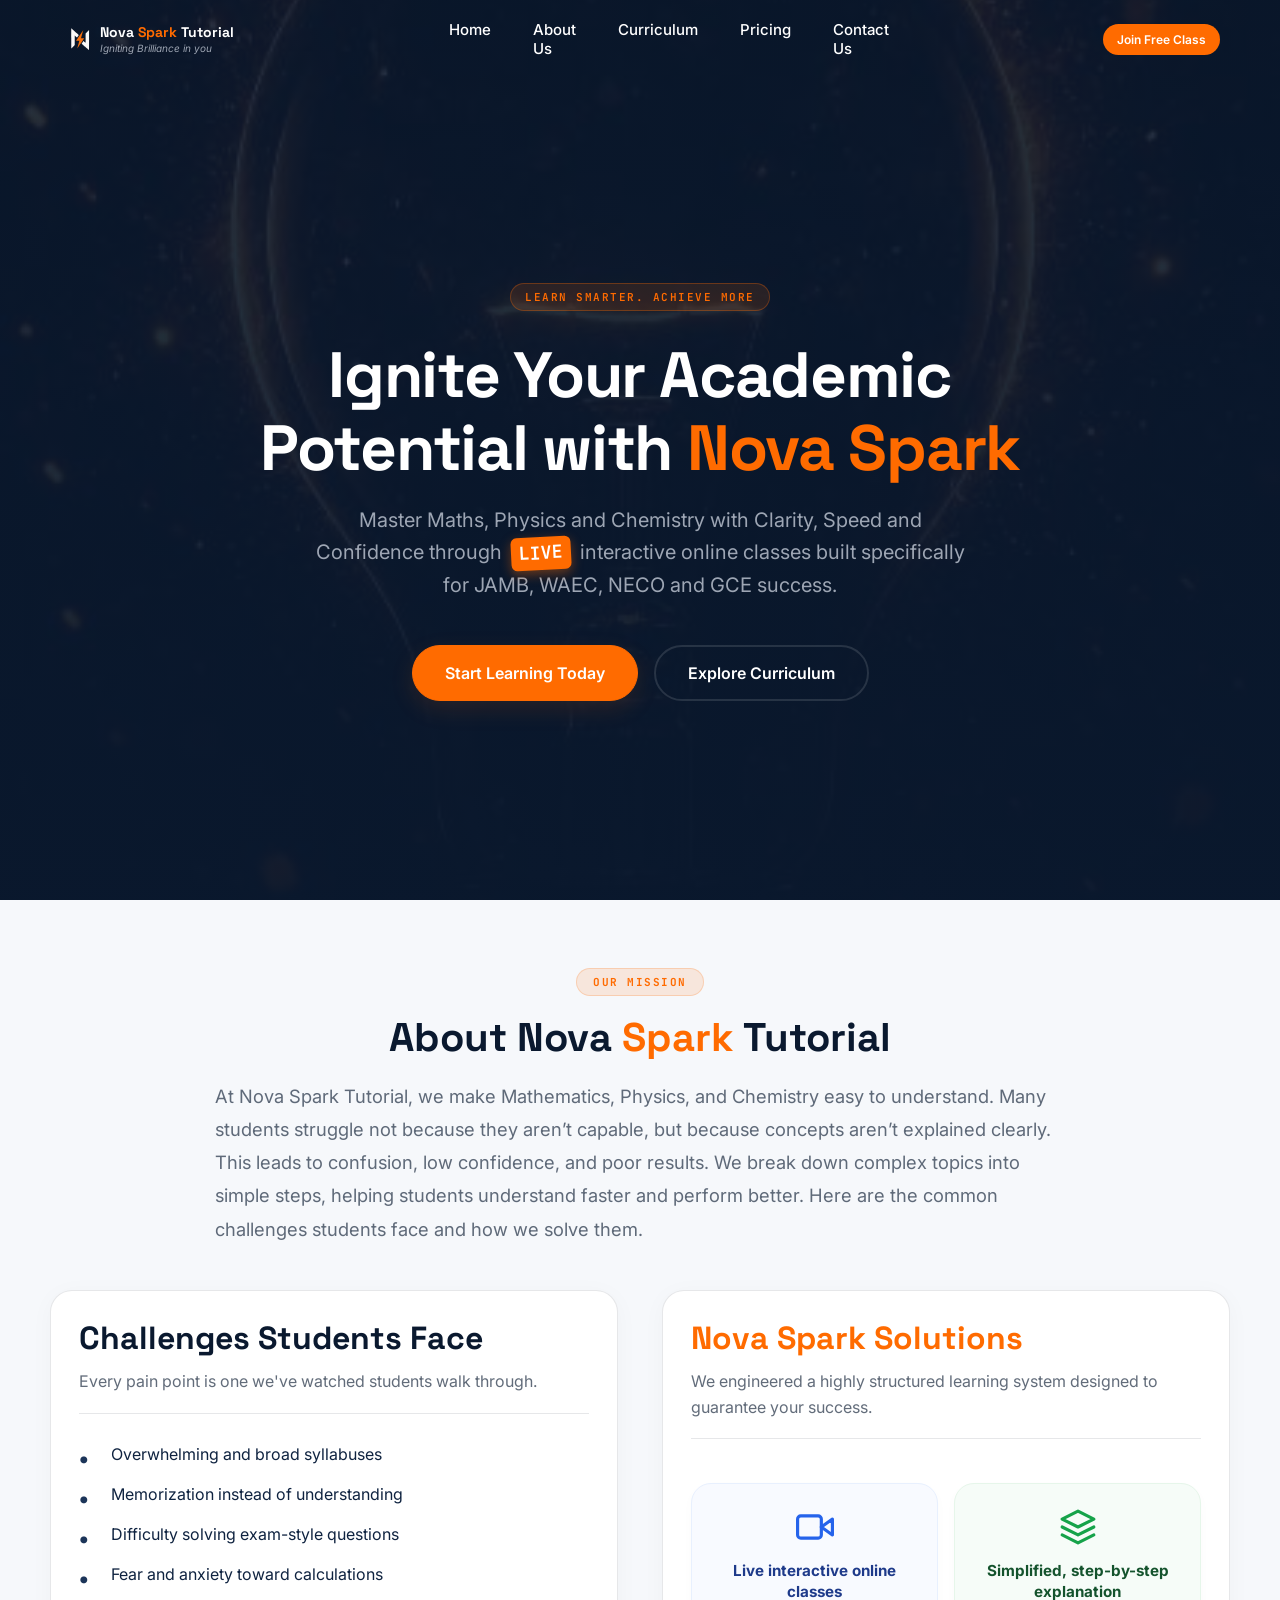
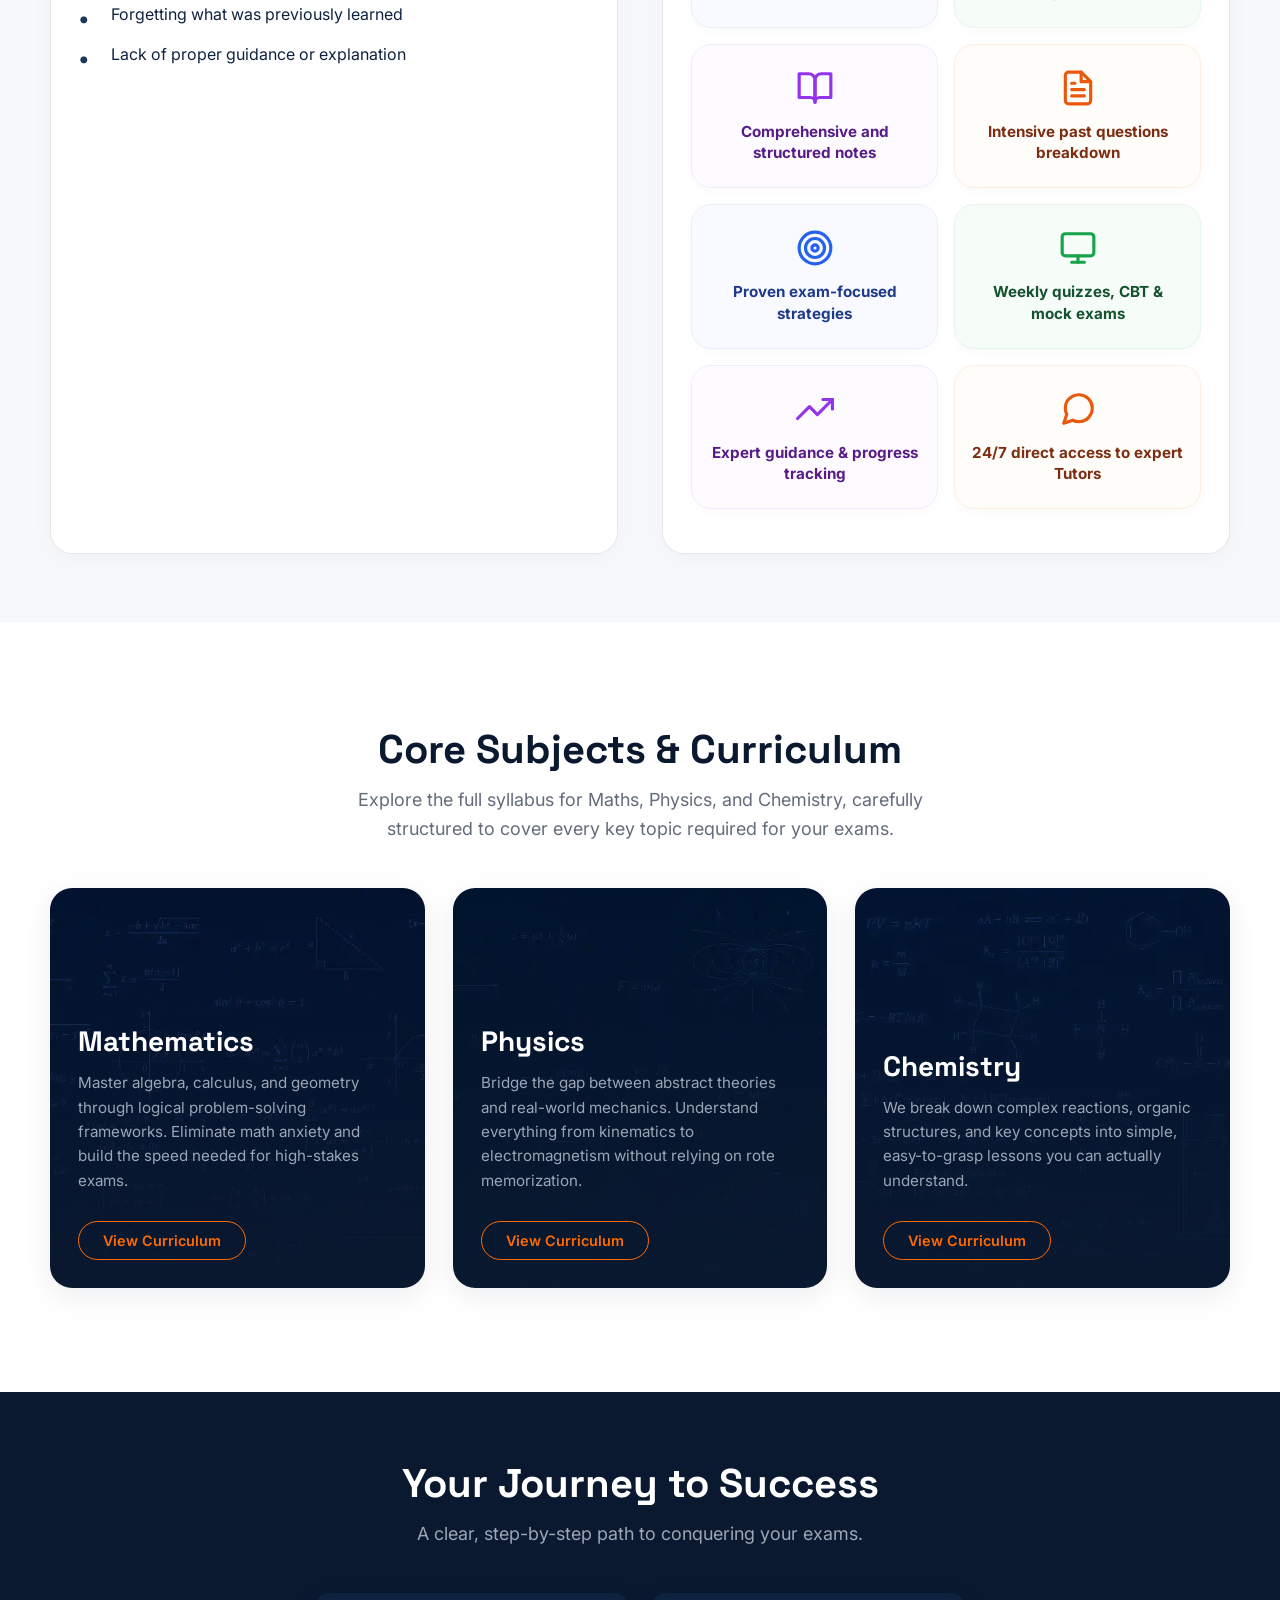
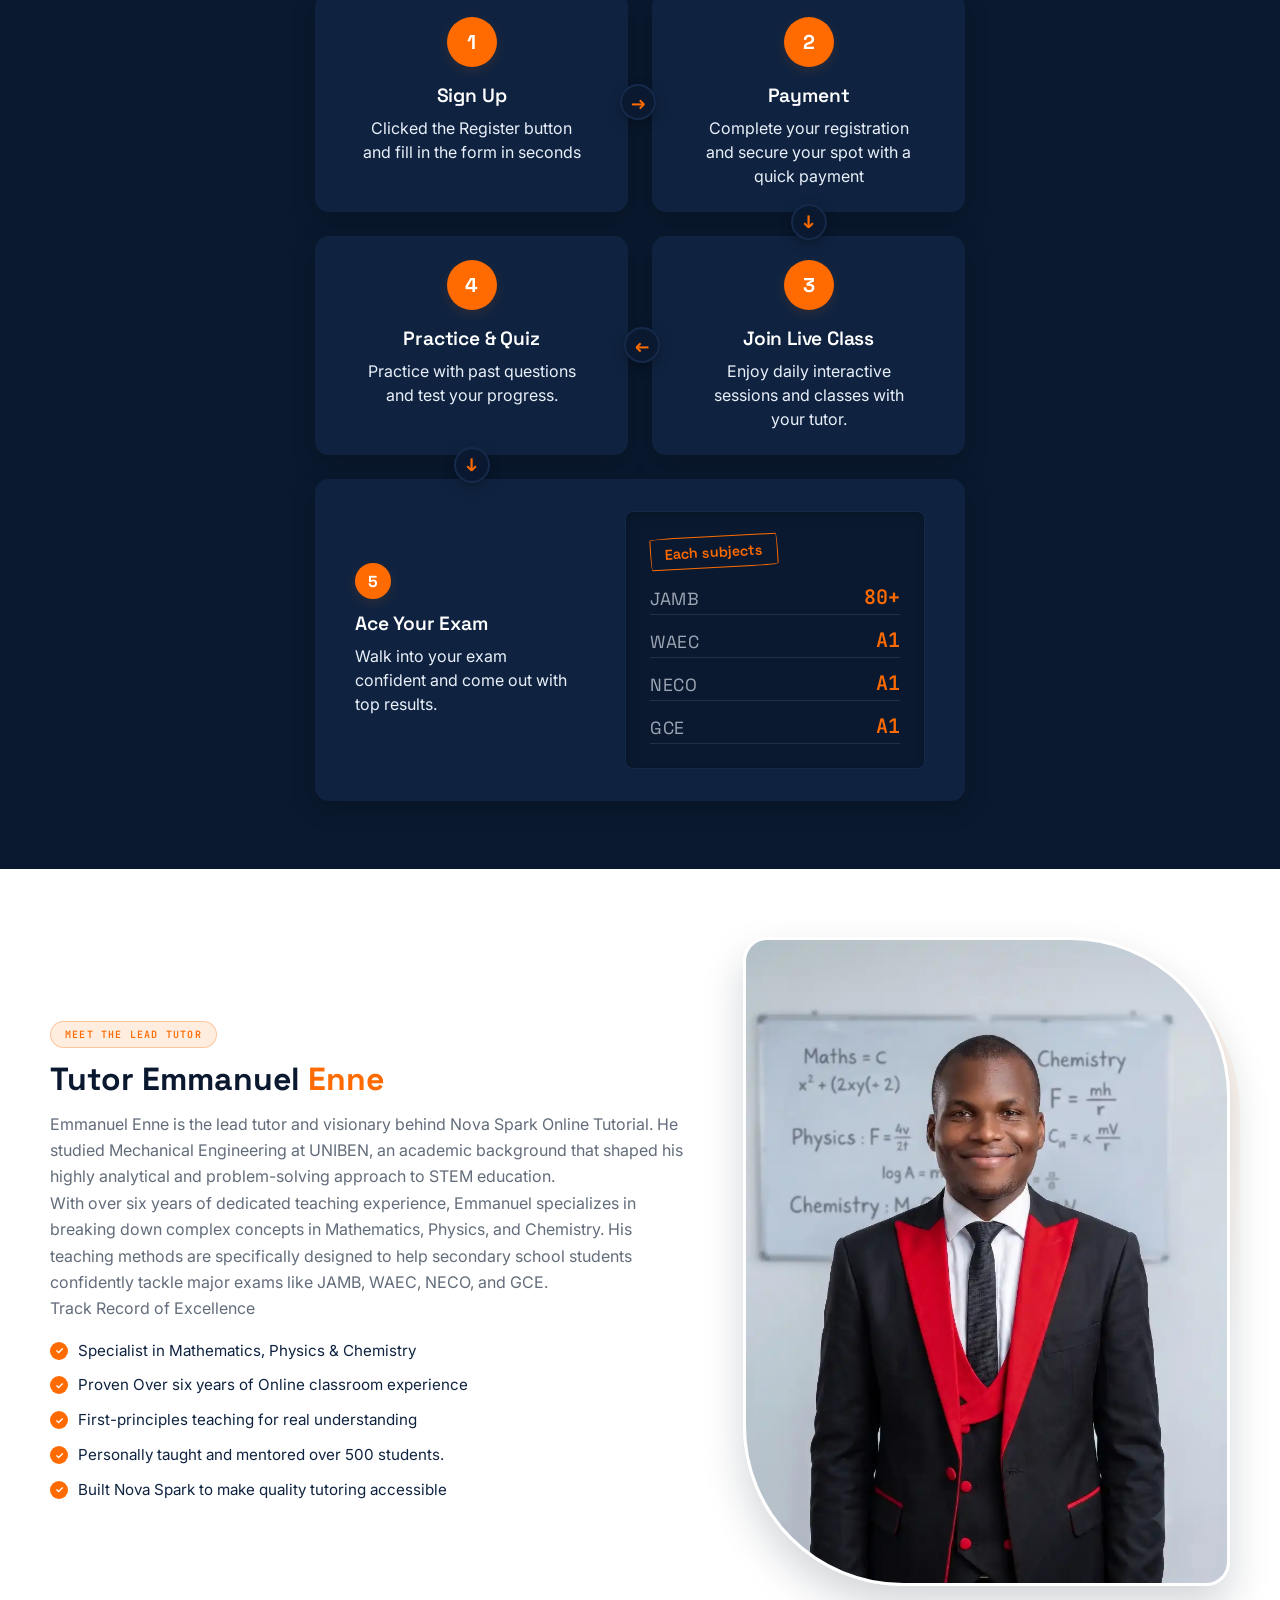
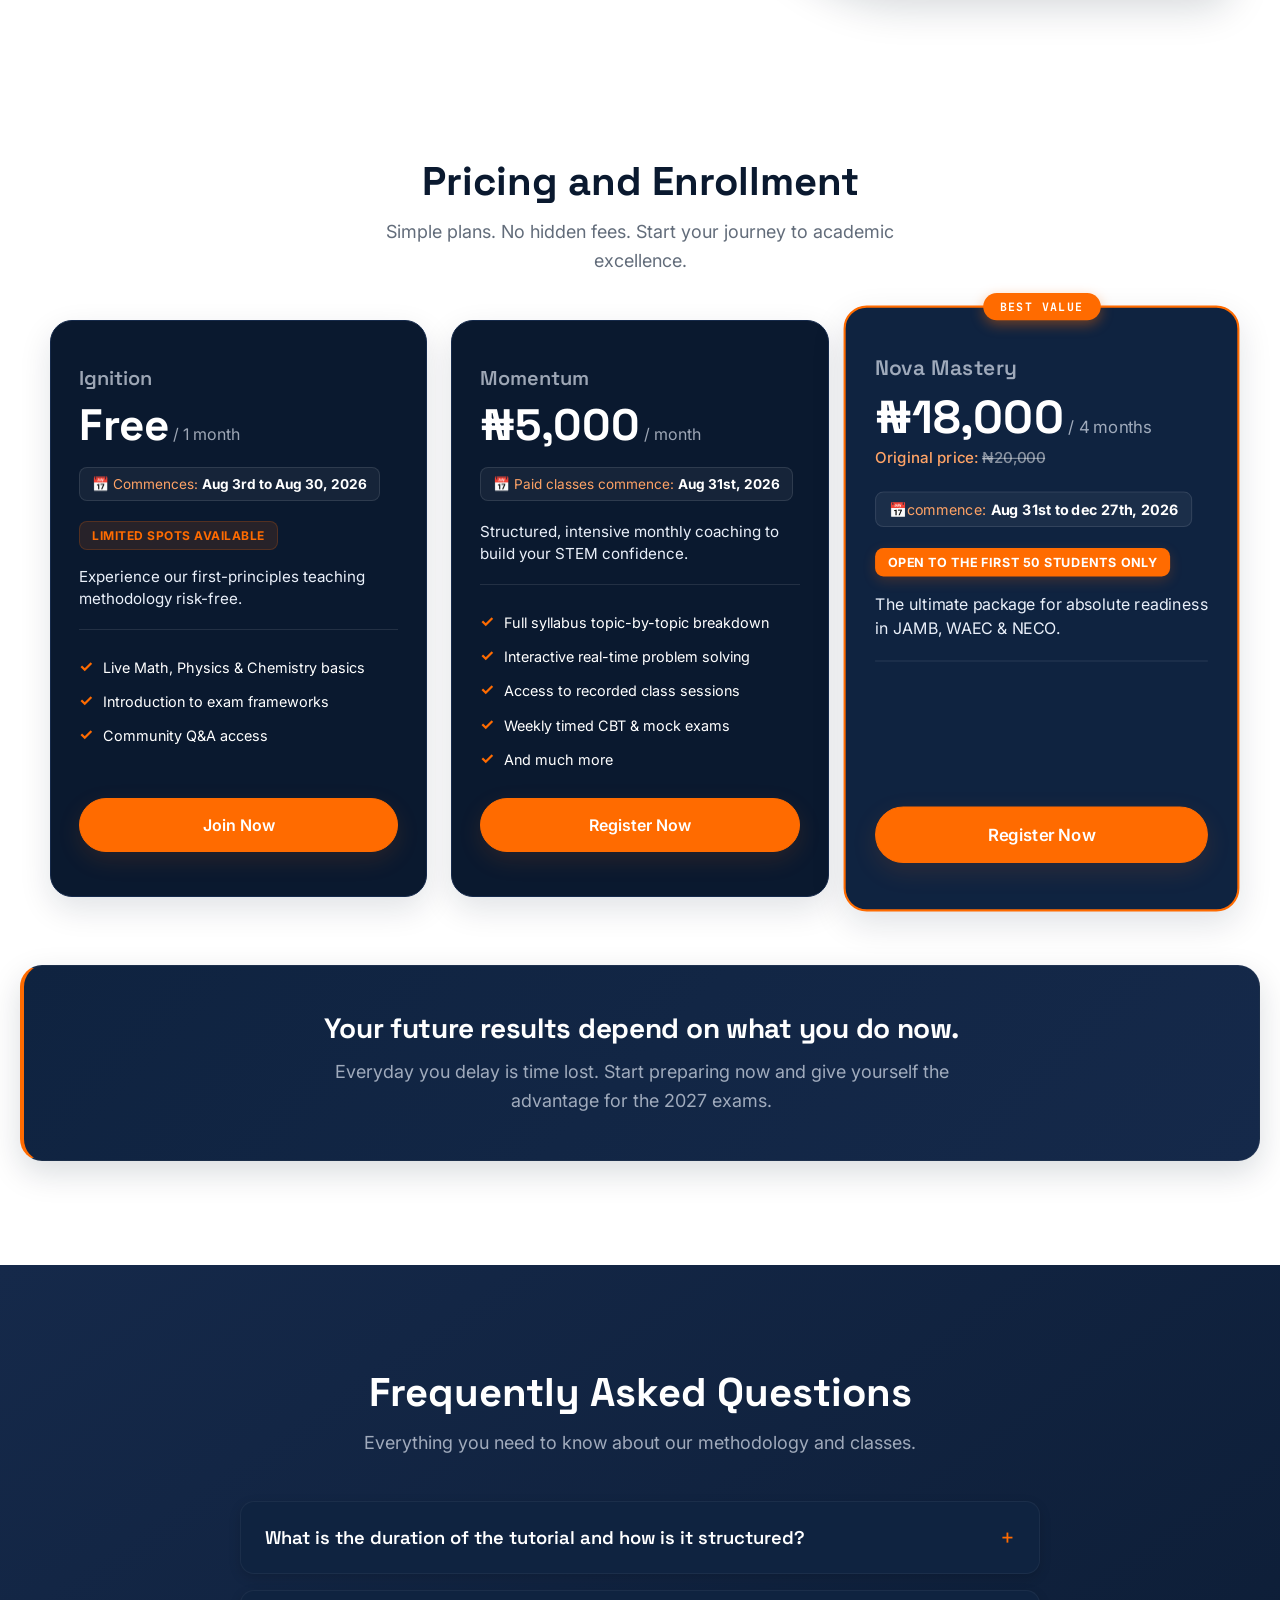
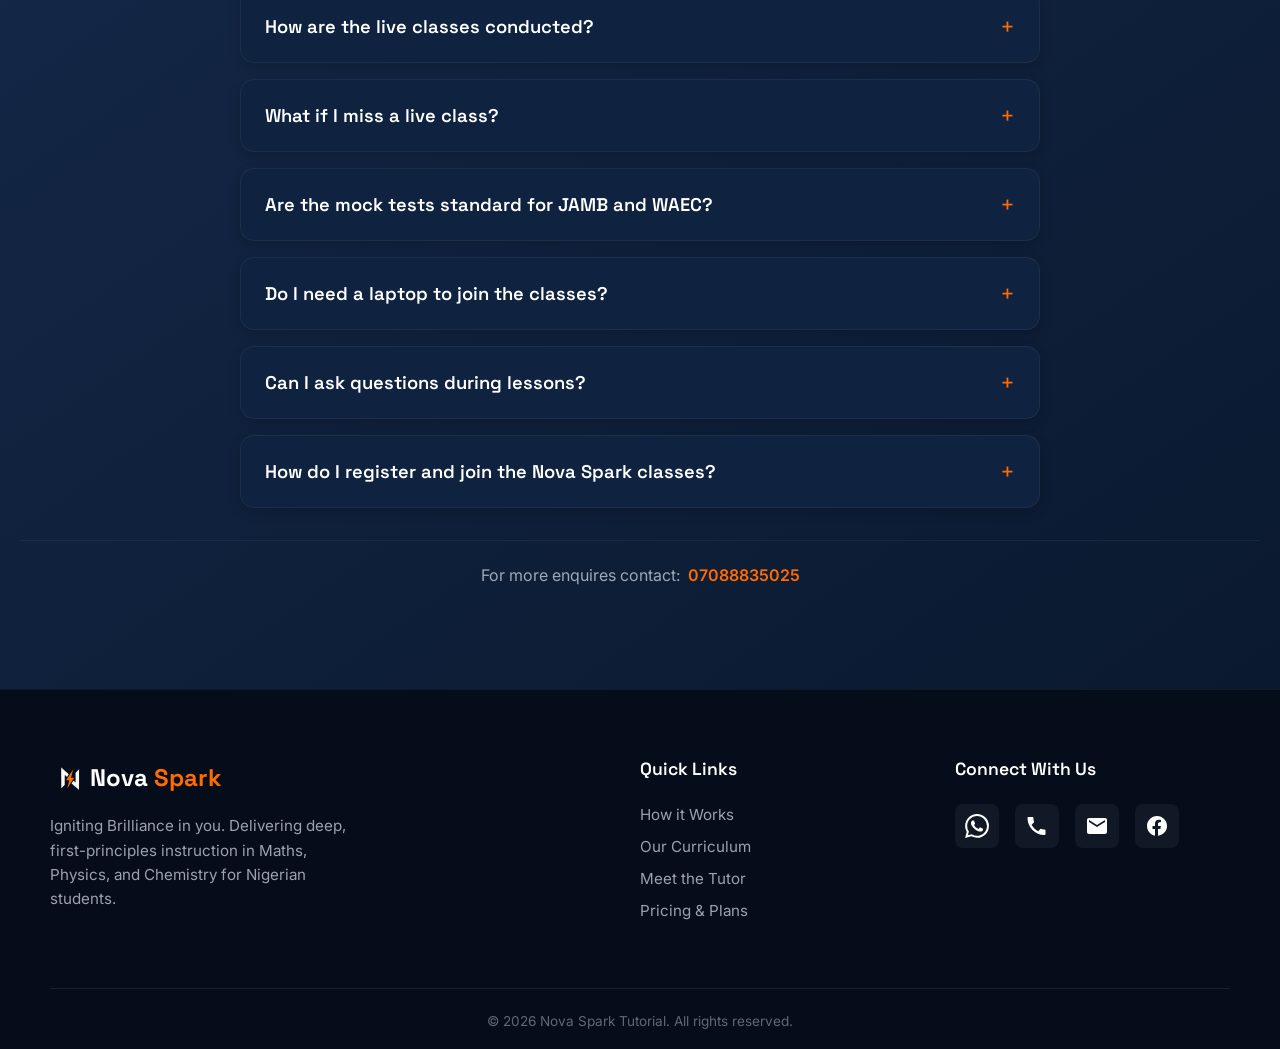
==== index.html @ 246cf3be "Initial commit" ====
<!DOCTYPE html>
<html lang="en">
<head>
    <meta charset="UTF-8">
    <meta name="viewport" content="width=device-width, initial-scale=1.0">
    <title>Nova Spark Tutorial — JAMB, WAEC, NECO & GCE: Maths, Physics, Chemistry</title>
    <meta name="description" content="Nova Spark Tutorial helps Nigerian students conquer JAMB, WAEC, NECO and GCE in Mathematics, Physics and Chemistry. Igniting Brilliance in You">
    <meta property="og:title" content="...">
    <meta property="og:image" content="...">
    <meta property="og:description" content="...">
    <link rel="preconnect" href="https://fonts.googleapis.com">
    <link rel="preconnect" href="https://fonts.gstatic.com" crossorigin>
    <link href="https://fonts.googleapis.com/css2?family=Space+Grotesk:wght@500;600;700&family=Inter:wght@400;500;600;700;800&family=JetBrains+Mono:wght@500;600&display=swap" rel="stylesheet">
    <link rel="stylesheet" href="style.css">
    <link rel="icon" type="image/svg+xml" href="images/trace.svg">
</head>
<body>
    <nav class="mobile-nav">
        <div class="nav-container">
            
            <a href="#" class="brand-section">
                <img src="images/trace.svg" alt="Nova Spark Logo" class="brand-logo">
                <div class="brand-text">
                    <h1 class="brand-title">Nova <span class="text-spark">Spark</span> Tutorial</h1>
                    <span class="brand-subtitle">Igniting Brilliance in you</span>
                </div>
            </a>
        
            <div class="mobile-menu">
                <ul class="nav-links">
                    <li><a href="#home">Home</a></li>
                    <li><a href="#about-intro">About Us</a></li>
                    <li><a href="#curriculum">Curriculum</a></li>
                    <li><a href="#pricing">Pricing</a></li>
                    <li><a href="#contact">Contact Us</a></li>
                </ul>
            </div>

            <div class="action-section">
                <a href='#pricing' class="join-btn">Join Free Class</a>
                
                <button class="hamburger" aria-label="Toggle menu">
                    <span class="bar"></span>
                    <span class="bar"></span>
                    <span class="bar"></span>
                </button>
            </div>
        
        </div>
    </nav>

    <header class="hero-section">
        <div class="hero-container">
          <div class="hero-badge">LEARN SMARTER. ACHIEVE MORE</div>
          
          <h1 class="hero-title">
            Ignite Your Academic Potential with <span class="text-spark">Nova Spark</span>
          </h1>
          
          <p class="hero-subtitle">
            Master Maths, Physics and Chemistry with Clarity, Speed and Confidence through <span class="highlight-live">live</span> interactive online classes built specifically for JAMB, WAEC, NECO and GCE success.
          </p>
          
          <div class="hero-cta-group">
            <a href="#pricing" class="btn btn-primary">Start Learning Today</a>
            <a href="#curriculum" class="btn btn-secondary">Explore Curriculum</a>
          </div>
        </div>
    </header>

    <section class="about-unified-section" id="about-intro">
        <div class="about-intro-container">
            <div class="about-intro-content">
                <span class="about-badge">Our Mission</span>
                <h2 class="about-intro-title">About Nova <span class="text-spark">Spark</span> Tutorial</h2>
                <p class="about-intro-text">
                   At Nova Spark Tutorial, we make Mathematics, Physics, and Chemistry easy to understand.
                   Many students struggle not because they aren’t capable, but because concepts aren’t explained clearly. This leads to confusion, low confidence, and poor results.
                   We break down complex topics into simple steps, helping students understand faster and perform better.
                   Here are the common challenges students face and how we solve them.
                </p>
            </div>
        </div>

        <div class="methodology-container">
            <div class="methodology-grid">
                
                <div class="method-card challenge-card">
                    <div class="card-header">
                        <h2 class="card-title">Challenges Students Face</h2>
                        <p class="card-subtitle">Every pain point is one we've watched students walk through.</p>
                    </div>
                    <ul class="method-list challenge-list">
                        <li>Overwhelming and broad syllabuses</li>
                        <li>Memorization instead of understanding</li>
                        <li>Difficulty solving exam-style questions</li>
                        <li>Fear and anxiety toward calculations</li>
                        <li>Forgetting what was previously learned</li>
                        <li>Lack of proper guidance or explanation</li>
                    </ul>
                </div>
        
                <div class="method-card solution-card">
                    <div class="card-header">
                        <h2 class="card-title">Nova Spark Solutions</h2>
                        <p class="card-subtitle">We engineered a highly structured learning system designed to guarantee your success.</p>
                    </div>
            
                    <div class="solution-grid">
                        <div class="solution-grid-item sg-blue">
                            <svg viewBox="0 0 24 24" fill="none" stroke="currentColor" stroke-width="2" stroke-linecap="round" stroke-linejoin="round">
                                <polygon points="23 7 16 12 23 17 23 7"></polygon>
                                <rect x="1" y="5" width="15" height="14" rx="2" ry="2"></rect>
                            </svg>
                            <p>Live interactive online classes</p>
                        </div>

                        <div class="solution-grid-item sg-green">
                            <svg viewBox="0 0 24 24" fill="none" stroke="currentColor" stroke-width="2" stroke-linecap="round" stroke-linejoin="round">
                                <polygon points="12 2 2 7 12 12 22 7 12 2"></polygon>
                                <polyline points="2 17 12 22 22 17"></polyline>
                                <polyline points="2 12 12 17 22 12"></polyline>
                            </svg>
                            <p>Simplified, step-by-step explanation</p>
                        </div>

                        <div class="solution-grid-item sg-purple">
                            <svg viewBox="0 0 24 24" fill="none" stroke="currentColor" stroke-width="2" stroke-linecap="round" stroke-linejoin="round">
                                <path d="M2 3h6a4 4 0 0 1 4 4v14a3 3 0 0 0-3-3H2z"></path>
                                <path d="M22 3h-6a4 4 0 0 0-4 4v14a3 3 0 0 1 3-3h7z"></path>
                            </svg>
                            <p>Comprehensive and structured notes</p>
                        </div>

                        <div class="solution-grid-item sg-orange">
                            <svg viewBox="0 0 24 24" fill="none" stroke="currentColor" stroke-width="2" stroke-linecap="round" stroke-linejoin="round">
                                <path d="M14 2H6a2 2 0 0 0-2 2v16a2 2 0 0 0 2 2h12a2 2 0 0 0 2-2V8z"></path>
                                <polyline points="14 2 14 8 20 8"></polyline>
                                <line x1="16" y1="13" x2="8" y2="13"></line>
                                <line x1="16" y1="17" x2="8" y2="17"></line>
                                <polyline points="10 9 9 9 8 9"></polyline>
                            </svg>
                            <p>Intensive past questions breakdown</p>
                        </div>

                        <div class="solution-grid-item sg-blue">
                            <svg viewBox="0 0 24 24" fill="none" stroke="currentColor" stroke-width="2" stroke-linecap="round" stroke-linejoin="round">
                                <circle cx="12" cy="12" r="10"></circle>
                                <circle cx="12" cy="12" r="6"></circle>
                                <circle cx="12" cy="12" r="2"></circle>
                            </svg>
                            <p>Proven exam-focused strategies</p>
                        </div>

                        <div class="solution-grid-item sg-green">
                            <svg viewBox="0 0 24 24" fill="none" stroke="currentColor" stroke-width="2" stroke-linecap="round" stroke-linejoin="round">
                                <rect x="2" y="3" width="20" height="14" rx="2" ry="2"></rect>
                                <line x1="8" y1="21" x2="16" y2="21"></line>
                                <line x1="12" y1="17" x2="12" y2="21"></line>
                            </svg>
                            <p>Weekly quizzes, CBT & mock exams</p>
                        </div>

                        <div class="solution-grid-item sg-purple">
                            <svg viewBox="0 0 24 24" fill="none" stroke="currentColor" stroke-width="2" stroke-linecap="round" stroke-linejoin="round">
                                <polyline points="23 6 13.5 15.5 8.5 10.5 1 18"></polyline>
                                <polyline points="17 6 23 6 23 12"></polyline>
                            </svg>
                            <p>Expert guidance & progress tracking</p>
                        </div>  

                        <div class="solution-grid-item sg-orange">
                            <svg viewBox="0 0 24 24" fill="none" stroke="currentColor" stroke-width="2" stroke-linecap="round" stroke-linejoin="round">
                                <path d="M21 11.5a8.38 8.38 0 0 1-.9 3.8 8.5 8.5 0 0 1-7.6 4.7 8.38 8.38 0 0 1-3.8-.9L3 21l1.9-5.7a8.38 8.38 0 0 1-.9-3.8 8.5 8.5 0 0 1 4.7-7.6 8.38 8.38 0 0 1 3.8-.9h.5a8.48 8.48 0 0 1 8 8v.5z"></path>
                            </svg>
                            <p>24/7 direct access to expert Tutors</p>
                        </div>
                    </div>
                </div>
            </div>
        </div>
    </section>
    
    <section class="subjects-section" id="curriculum">
        <div class="subjects-container">
            <div class="subjects-header">
                <h2 class="section-title">Core Subjects & Curriculum</h2>
                <p class="section-subtitle">Explore the full syllabus for Maths, Physics, and Chemistry, carefully structured to cover every key topic required for your exams. </p>
            </div>
            
            <div class="subjects-grid">
                
                <div class="subject-card math-card">
                    <div class="subject-content">
                        <h3 class="subject-title">Mathematics</h3>
                        <p class="subject-desc">Master algebra, calculus, and geometry through logical problem-solving frameworks. Eliminate math anxiety and build the speed needed for high-stakes exams.</p>
                        <a href="maths.html" class="btn-subject">View Curriculum</a>
                    </div>
                </div>

                <div class="subject-card physics-card">
                    <div class="subject-content">
                        <h3 class="subject-title">Physics</h3>
                        <p class="subject-desc">Bridge the gap between abstract theories and real-world mechanics. Understand everything from kinematics to electromagnetism without relying on rote memorization.</p>
                        <a href="physics.html" class="btn-subject">View Curriculum</a>
                    </div>
                </div>

                <div class="subject-card chemistry-card">
                    <div class="subject-content">
                        <h3 class="subject-title">Chemistry</h3>
                        <p class="subject-desc">We break down complex reactions, organic structures, and key concepts into simple, easy-to-grasp lessons you can actually understand.</p>
                        <a href="chemistry.html" class="btn-subject">View Curriculum</a>
                    </div>
                </div>

            </div>
        </div>
    </section>

    <!-- ===================== HOW IT WORKS SECTION ===================== -->
    <section class="process-section" id="how-it-works">
        <div class="process-container">
            <div class="process-header">
                <h2 class="section-title text-paper">Your Journey to Success</h2>
                <p class="section-subtitle">A clear, step-by-step path to conquering your exams.</p>
            </div>
            
            <div class="process-grid">
                
                <!-- Step 1 -->
                <div class="process-card">
                    <div class="step-number">1</div>
                    <h3 class="step-title">Sign Up</h3>
                    <p class="step-desc">Clicked the Register button and fill in the form in seconds</p>
                </div>

                <!-- Step 2 -->
                <div class="process-card">
                    <div class="step-number">2</div>
                    <h3 class="step-title">Payment</h3>
                    <p class="step-desc">Complete your registration and secure your spot with a quick payment</p>
                </div>

                <!-- Step 3 -->
                <div class="process-card">
                    <div class="step-number">3</div>
                    <h3 class="step-title">Join Live Class</h3>
                    <p class="step-desc">Enjoy daily interactive sessions and classes with your tutor.</p>
                </div>

                <!-- Step 4 -->
                <div class="process-card">
                    <div class="step-number">4</div>
                    <h3 class="step-title">Practice & Quiz</h3>
                    <p class="step-desc">Practice with past questions and test your progress.</p>
                </div>

                <div class="process-card step-final">
                    <div class="step-final-left">
                        <div class="step-number">5</div>
                        <h3 class="step-title">Ace Your Exam</h3>
                        <p class="step-desc">Walk into your exam confident and come out with top results.</p>
                    </div>
                    
                    <div class="step-final-right handwritten-format">
                        <div class="target-badge-wrap">
                            <span class="subject-target-title">Each subjects</span>
                        </div>
                        <ul class="target-list">
                            <li><span class="exam-name">JAMB</span> <span class="exam-score">80+</span></li>
                            <li><span class="exam-name">WAEC</span> <span class="exam-score">A1</span></li>
                            <li><span class="exam-name">NECO</span> <span class="exam-score">A1</span></li>
                            <li><span class="exam-name">GCE</span> <span class="exam-score">A1</span></li>
                        </ul>
                    </div>
                </div>

            </div>
        </div>
    </section>

    <!-- ===================== MEET THE TUTOR SECTION ===================== -->
<section class="tutor-section" id="about">
    <div class="tutor-container">

        <div class="tutor-content">
            <span class="tutor-badge">Meet the Lead Tutor</span>

            <h2 class="tutor-name">Tutor Emmanuel <span class="text-spark">Enne</span></h2>

            <p class="tutor-bio">
                Emmanuel Enne is the lead tutor and visionary behind Nova Spark Online Tutorial. He studied Mechanical Engineering at UNIBEN, an academic background that shaped his highly analytical and problem-solving approach to STEM education.
               <br>With over six years of dedicated teaching experience, Emmanuel specializes in breaking down complex concepts in Mathematics, Physics, and Chemistry. His teaching methods are specifically designed to help secondary school students confidently tackle major exams like JAMB, WAEC, NECO, and GCE.
               <br>Track Record of Excellence
            </p>

            <ul class="tutor-highlights">
                <li>
                    <span class="highlight-icon">✓</span>
                    Specialist in Mathematics, Physics & Chemistry
                </li>
                <li>
                    <span class="highlight-icon">✓</span>
                    Proven Over six years of Online classroom experience
                </li>
                <li>
                    <span class="highlight-icon">✓</span>
                    First-principles teaching for real understanding
                </li>
                <li>
                    <span class="highlight-icon">✓</span>
                    Personally taught and mentored over 500 students.
                </li>
                <li>
                    <span class="highlight-icon">✓</span>
                    Built Nova Spark to make quality tutoring accessible
                </li>
            </ul>
        </div>

        <div class="tutor-visual">
            <div class="tutor-image-frame">
                <img src="images/1000137195-clean.webp" alt="Tutor Emmanuel Eme" class="tutor-image" loading="lazy">
            </div>
            <div class="tutor-frame-glow"></div>
        </div>

    </div>
</section>

<section class="pricing-section" id="pricing">
    <div class="pricing-container">
        <div class="pricing-header">
            <h2 class="section-title">Pricing and Enrollment</h2>
            <p class="section-subtitle">Simple plans. No hidden fees. Start your journey to academic excellence.</p>
        </div>
        
        <div class="pricing-grid">
            
            <div class="pricing-card">
                <div class="card-content-wrap">
                    <h3 class="plan-name">Ignition</h3>
                    <div class="plan-price-wrap">
                        <span class="plan-price">Free</span>
                        <span class="plan-duration">/ 1 month</span>
                    </div>
                    <div class="plan-date">
                        <span class="date-icon">&#128197;</span> Commences: <strong>Aug 3rd to Aug 30, 2026</strong>
                    </div>
                    <span class="spot-alert">Limited spots available</span>
                    <p class="plan-desc">Experience our first-principles teaching methodology risk-free.</p>
                    
                    <ul class="plan-benefits">
                        <li><span class="check">✓</span> Live Math, Physics & Chemistry basics</li>
                        <li><span class="check">✓</span> Introduction to exam frameworks</li>
                        <li><span class="check">✓</span> Community Q&A access</li>
                    </ul>
                </div>
                <a href="https://chat.whatsapp.com/GkKojfg607b6Xg8EDIZY9q" class="btn btn-primary btn-block">Join Now</a>
            </div>

            <div class="pricing-card">
                <div class="card-content-wrap">
                    <h3 class="plan-name">Momentum</h3>
                    <div class="plan-price-wrap">
                        <span class="plan-price">₦5,000</span>
                        <span class="plan-duration">/ month</span>
                    </div>
                    <div class="plan-date">
                        <span class="date-icon">📅</span> Paid classes commence: <strong>Aug 31st, 2026</strong>
                    </div>
                    <p class="plan-desc">Structured, intensive monthly coaching to build your STEM confidence.</p>
                    
                    <ul class="plan-benefits">
                        <li><span class="check">✓</span> Full syllabus topic-by-topic breakdown</li>
                        <li><span class="check">✓</span> Interactive real-time problem solving</li>
                        <li><span class="check">✓</span> Access to recorded class sessions</li>
                        <li><span class="check">✓</span> Weekly timed CBT & mock exams</li>
                        <li><span class="check">✓</span> And much more</li>

                    </ul>
                </div>
                <a href="https://forms.gle/w4w4ePdiDQHodNck8" class="btn btn-primary btn-block" target="_blank">Register Now</a>
            </div>

            <div class="pricing-card premium-card">
                <div class="premium-badge">Best Value</div>
                <div class="card-content-wrap">
                    <h3 class="plan-name">Nova Mastery</h3>
                    <div class="plan-price-wrap">
                        <span class="plan-price">₦18,000</span>
                        <span class="plan-duration">/ 4 months</span>
                    </div>
                    <div class="price-strikethrough">Original price: <del>₦20,000</del></div>
                    <div class="plan-date">
                        <span class="date-icon">📅</span>commence: <strong>Aug 31st to dec 27th, 2026</strong>
                    </div>
                    <span class="spot-alert alert-premium">Open to the first 50 students only</span>
                    <p class="plan-desc">The ultimate package for absolute readiness in JAMB, WAEC & NECO.</p>
                </div>
                <a href="https://forms.gle/w4w4ePdiDQHodNck8" class="btn btn-primary btn-block" target="_blank">Register Now</a>
            </div>

        </div>

        </div> <div class="urgency-banner">
            <h3 class="urgency-title">Your future results depend on what you do now.</h3>
            <p class="urgency-text">Everyday you delay is time lost. Start preparing now and give yourself the advantage for the 2027 exams.</p>
        </div>
    </div>
</section>

<section class="faq-section" id="faq">
    <div class="faq-container">
        <div class="faq-header">
            <h2 class="section-title text-paper">Frequently Asked Questions</h2>
            <p class="section-subtitle">Everything you need to know about our methodology and classes.</p>
        </div>
        
        <div class="faq-grid">
            <details class="faq-item" name="faq-accordion">
                <summary class="faq-question">
                    What is the duration of the tutorial and how is it structured?
                    <span class="faq-icon">+</span>
                </summary>
                <div class="faq-answer">
                    <p>The program is divided into two comprehensive 4-month phases: Phase One: August 31st to December 27th. Phase Two: January 11th to April 30th<br>The entire JAMB and WAEC syllabus for Physics, Mathematics, and Chemistry is completed within each phase. This means whether you join in Phase One or Phase Two, you will receive a complete, start-to-finish walkthrough of all topics.</p>
                </div>
            </details>

            <details class="faq-item" name="faq-accordion">
                <summary class="faq-question">
                    How are the live classes conducted?
                    <span class="faq-icon">+</span>
                </summary>
                <div class="faq-answer">
                    <p>Our regular interactive live classes are held on Telegram, allowing for easy access, low data consumption, and continuous engagement. In addition, we host a special live class every week via Zoom to tackle advanced topics, solve questions in real-time, and host visual masterclasses.</p>
                </div>
            </details>

            <details class="faq-item" name="faq-accordion">
                <summary class="faq-question">
                    What if I miss a live class?
                    <span class="faq-icon">+</span>
                </summary>
                <div class="faq-answer">
                    <p>You don’t have to worry about missing out. All our Telegram sessions remain in the private group chat, so you can easily scroll up and read through the lesson at your convenience. For our weekly Zoom sessions, we provide recorded video links and summarized notes to all registered students after the class ends.</p>
                </div>
            </details>

            <details class="faq-item" name="faq-accordion">
                <summary class="faq-question">
                    Are the mock tests standard for JAMB and WAEC?
                    <span class="faq-icon">+</span>
                </summary>
                <div class="faq-answer">
                    <p>Absolutely. Our mock exams are carefully curated using thousands of past questions and standard marking guides to simulate the exact difficulty, timing, and interface of the actual high-stakes exams.</p>
                </div>
            </details>

            <details class="faq-item" name="faq-accordion">
                <summary class="faq-question">
                    Do I need a laptop to join the classes?
                    <span class="faq-icon">+</span>
                </summary>
                <div class="faq-answer">
                    <p>Not at all! Just ensure you have the Telegram and Zoom applications downloaded and installed on your device.</p>
                </div>
            </details>

            <details class="faq-item" name="faq-accordion">
                <summary class="faq-question">
                    Can I ask questions during lessons?
                    <span class="faq-icon">+</span>
                </summary>
                <div class="faq-answer">
                    <p>Yes! Our classes are highly interactive. During our Telegram sessions, there are dedicated Q&A segments where you can drop your questions. Furthermore, our weekly Zoom classes give you the opportunity to unmute yourself and speak directly with the tutors for personalized clarity.</p>
                </div>
            </details>

            <details class="faq-item" name="faq-accordion">
                <summary class="faq-question">
                    How do I register and join the Nova Spark classes?
                    <span class="faq-icon">+</span>
                </summary>
                <div class="faq-answer">
                    <p>Registration is very simple! Just click the "Enroll Now" or "Sign Up" button on our website, complete your registration, and make your payment. Once confirmed, you will immediately receive an exclusive invite link to join our private Telegram classroom and start learning.</p>
                </div>
            </details>
        </div>
    </div>

    <div class="faq-contact">
        <p>For more enquires contact: <a href="tel:+2347088835025">07088835025</a></p>
    </div>
</section>

<footer class="footer-section">
    <div class="footer-container">
        <div class="footer-grid">
            
            <div class="footer-brand-col">
                <a href="#" class="brand-section footer-brand">
                    <img src="images/trace.svg" alt="Nova Spark Logo" class="brand-logo">
                    <div class="brand-text">
                        <h2 class="brand-title">Nova <span class="text-spark">Spark</span></h2>
                    </div>
                </a>
                <p class="footer-desc">
                    Igniting Brilliance in you. Delivering deep, first-principles instruction in Maths, Physics, and Chemistry for Nigerian students.
                </p>
            </div>

            <div class="footer-links-col">
                <h3 class="footer-heading">Quick Links</h3>
                <ul class="footer-links">
                    <li><a href="#how-it-works">How it Works</a></li>
                    <li><a href="#curriculum">Our Curriculum</a></li>
                    <li><a href="#about">Meet the Tutor</a></li>
                    <li><a href="#pricing">Pricing & Plans</a></li>
                </ul>
            </div>

            <div class="footer-contact-col" id="contact">
                <h3 class="footer-heading">Connect With Us</h3>
                <div class="social-grid">
                    
                    <a href="https://wa.me/2347088835025" target="_blank" class="social-btn" aria-label="WhatsApp">
                        <svg viewBox="0 0 24 24" width="24" height="24" fill="currentColor"><path d="M17.472 14.382c-.297-.149-1.758-.867-2.03-.967-.273-.099-.471-.148-.67.15-.197.297-.767.966-.94 1.164-.173.199-.347.223-.644.075-.297-.15-1.255-.463-2.39-1.475-.883-.788-1.48-1.761-1.653-2.059-.173-.297-.018-.458.13-.606.134-.133.298-.347.446-.52.149-.174.198-.298.298-.497.099-.198.05-.371-.025-.52-.075-.149-.669-1.612-.916-2.207-.242-.579-.487-.5-.669-.51h-.57c-.198 0-.52.074-.792.372-.272.297-1.04 1.016-1.04 2.479 0 1.462 1.065 2.875 1.213 3.074.149.198 2.096 3.2 5.077 4.487.709.306 1.262.489 1.694.625.712.227 1.36.195 1.871.118.571-.085 1.758-.719 2.006-1.413.248-.694.248-1.289.173-1.413-.074-.124-.272-.198-.57-.347m-5.421 7.403h-.004a9.87 9.87 0 01-5.031-1.378l-.361-.214-3.741.982.998-3.648-.235-.374a9.86 9.86 0 01-1.51-5.26c.001-5.45 4.436-9.884 9.888-9.884 2.64 0 5.122 1.03 6.988 2.898a9.825 9.825 0 012.893 6.994c-.003 5.45-4.437 9.884-9.885 9.884m8.413-18.297A11.815 11.815 0 0012.05 0C5.495 0 .16 5.335.157 11.892c0 2.096.547 4.142 1.588 5.945L.057 24l6.305-1.654a11.882 11.882 0 005.683 1.448h.005c6.554 0 11.89-5.335 11.893-11.893a11.821 11.821 0 00-3.48-8.413z"/></svg>
                    </a>
                    
                    <a href="tel:+2347088835025" class="social-btn" aria-label="Phone Call">
                        <svg viewBox="0 0 24 24" width="24" height="24" fill="currentColor"><path d="M20 15.5c-1.2 0-2.4-.2-3.6-.6-.3-.1-.7 0-1 .2l-2.2 2.2c-2.8-1.4-5.1-3.8-6.6-6.6l2.2-2.2c.3-.3.4-.7.2-1-.4-1.2-.6-2.4-.6-3.6 0-.6-.4-1-1-1H3.5c-.6 0-1 .4-1 1 0 9.4 7.6 17 17 17 .6 0 1-.4 1-1V16.5c0-.6-.4-1-1-1z"/></svg>
                    </a>

                    <a href="mailto:novasparktutorial@gmail.com" class="social-btn" aria-label="Email">
                        <svg viewBox="0 0 24 24" width="24" height="24" fill="currentColor"><path d="M20 4H4c-1.1 0-2 .9-2 2v12c0 1.1.9 2 2 2h16c1.1 0 2-.9 2-2V6c0-1.1-.9-2-2-2zm0 4l-8 5-8-5V6l8 5 8-5v2z"/></svg>
                    </a>

                    <a href="https://www.facebook.com/profile.php?id=61590882387290" target="_blank" class="social-btn" aria-label="Facebook">
                        <svg viewBox="0 0 24 24" width="24" height="24" fill="currentColor"><path d="M22 12c0-5.52-4.48-10-10-10S2 6.48 2 12c0 4.84 3.44 8.87 8 9.8V15H7.5v-3H10V9.5C10 7.03 11.47 5.7 13.71 5.7c1.1 0 2.25.2 2.25.2v2.47h-1.27c-1.25 0-1.64.78-1.64 1.58V12h2.78l-.45 3h-2.33v6.8C18.56 20.87 22 16.84 22 12z"/></svg>
                    </a>

                </div>
            </div>

        </div>

        <div class="footer-bottom">
            <p>&copy; 2026 Nova Spark Tutorial. All rights reserved.</p>
        </div>
    </div>
</footer>

    <div class="tutor-modal" id="tutorModal">
        <div class="tutor-modal-content">
            <span class="tutor-modal-close" id="closeModal">&times;</span>
            <img src="images/1000137195-clean.webp" alt="Tutor Emmanuel Enne" class="modal-full-img">
        </div>
    </div>

    <script src="script.js" defer></script>
</body>
</html>
---- style.css ----
:root {
    --navy: #0A192F;
    --navy-700: #0F2340;
    --navy-600: #15294A;
    --navy-soft: #1C3559;
    --paper: #FFFFFF;
    --paper-dim: #F6F8FB;
    --ink: #0A192F;
    --ink-soft: rgba(10,25,47,0.64);
    --line: rgba(10,25,47,0.10);
    --line-on-navy: rgba(255,255,255,0.12);
    --spark: #FF6B00;
    --spark-dim: #FFA366;
    --spark-soft: rgba(255,107,0,0.12);
    --on-navy: #EAF0FA;
    --on-navy-dim: rgba(234,240,250,0.66);
    --display: 'Space Grotesk', 'Inter', sans-serif;
    --body: 'Inter', sans-serif;
    --mono: 'JetBrains Mono', monospace;
    --s1: 0.5rem;
    --s2: 0.75rem;
    --s3: 1.125rem;
    --s4: 1.75rem;
    --s5: 2.75rem;
    --s6: 4.25rem;
    --s7: 6.5rem;
    --radius-sm: 8px;
    --radius-md: 14px;
    --radius-lg: 22px;
    --container: 1180px;
}

/* ===================== BASE RESET ===================== */
* {
    box-sizing: border-box;
    margin: 0;
    padding: 0;
    scroll-behavior: smooth;
}

body {
    font-family: var(--body);
    background-color: var(--paper-dim);
}

/* ===================== NAV ===================== */
.mobile-nav {
    position: fixed;
    top: 0;
    left: 0;
    right: 0;
    background-color: transparent;
    width: 100vw;
    box-shadow: none;
    margin: 0 auto;
    z-index: 1000;
    transition: background-color 0.3s ease, box-shadow 0.3s ease;
}

.mobile-nav.scrolled {
    background-color: var(--navy);
    box-shadow: 0 2px 12px rgba(0, 0, 0, 0.15);
}

.nav-container {
    display: flex;
    justify-content: space-between;
    align-items: center;
    padding: 12px 10px;
}

.brand-section {
    display: flex;
    align-items: center;
    text-decoration: none;
}

.brand-logo {
    width: 40px;
    height: 40px;
    object-fit: contain;
}

.brand-text {
    display: flex;
    flex-direction: column;
}

.brand-title {
    font-family: var(--display);
    font-size: 14px;
    font-weight: 700;
    color: var(--paper);
    line-height: 1.2;
}

.text-spark {
    color: var(--spark);
}

.brand-subtitle {
    font-size: 10px;
    color: var(--on-navy-dim);
    font-style: italic;
    margin-top: 2px;
}

.action-section {
    display: flex;
    align-items: center;
    gap: 14px;
}

.join-btn {
    background-color: var(--spark);
    color: var(--paper);
    border: none;
    padding: 8px 14px;
    font-family: var(--body);
    font-size: 12px;
    font-weight: 600;
    border-radius: 50px;
    cursor: pointer;
    text-decoration: none;
    transition: background-color 0.2s ease;
}

.join-btn:hover,
.join-btn:active {
    background-color: var(--spark-dim);
}

.hamburger {
    background: transparent;
    border: none;
    cursor: pointer;
    display: flex;
    flex-direction: column;
    gap: 5px;
    padding: 4px;
}

.bar {
    display: block;
    width: 22px;
    height: 2px;
    background-color: var(--paper);
    transition: all 0.3s ease-in-out;
    border-radius: 2px;
}

.hamburger.active .bar:nth-child(1) {
    transform: translateY(7px) rotate(45deg);
}

.hamburger.active .bar:nth-child(2) {
    opacity: 0;
}

.hamburger.active .bar:nth-child(3) {
    transform: translateY(-7px) rotate(-45deg);
}

.mobile-menu {
    position: fixed;
    top: 64px;
    right: -100%;
    left: auto;
    width: 70%;
    max-width: 300px;
    height: calc(100vh - 64px);
    background-color: var(--navy);
    box-shadow: -4px 0 15px rgba(0, 0, 0, 0.3);
    overflow-y: auto;
    transition: right 0.3s ease-in-out;
}

.mobile-menu.active {
    right: 0;
}

.nav-links li a {
    display: block;
    padding: 16px 20px;
    text-decoration: none;
    color: var(--paper);
    font-size: 15px;
    font-weight: 500;
    border-bottom: 1px solid rgba(255, 255, 255, 0.05);
    transition: all 0.2s;
}

.nav-links li:last-child a {
    border-bottom: none;
}

.nav-links li a:hover,
.nav-links li a:active {
    background-color: var(--navy);
    color: var(--spark);
}

/* ===================== HERO SECTION ===================== */
.hero-section {
    position: relative;
    width: 100%;
    min-height: 100vh;
    display: flex;
    align-items: center;
    justify-content: center;
    text-align: center;
    padding: var(--s6) 20px var(--s5);
    background-image: linear-gradient(rgba(10, 25, 47, 0.88), rgba(10, 25, 47, 0.95)), url('images/back.jpg');
    background-size: cover;
    background-position: center;
    background-repeat: no-repeat;
    overflow: hidden;
}

.hero-container {
    position: relative;
    z-index: 2;
    display: flex;
    flex-direction: column;
    align-items: center;
    max-width: 800px;
    margin: 0 auto;
}

.hero-badge {
    display: inline-block;
    padding: 6px 14px;
    background-color: var(--spark-soft);
    color: var(--spark);
    border: 1px solid rgba(255, 107, 0, 0.3);
    border-radius: 50px;
    font-family: var(--mono);
    font-size: 11px;
    font-weight: 600;
    text-transform: uppercase;
    letter-spacing: 1.5px;
    margin-bottom: var(--s4);
    margin-top: 60px;
    opacity: 0;
    animation: fadeInUp 0.8s ease-out forwards;
}

.hero-title {
    font-family: var(--display);
    color: var(--paper);
    font-size: clamp(2.25rem, 8vw, 4rem);
    font-weight: 700;
    line-height: 1.15;
    letter-spacing: -0.02em;
    margin-bottom: var(--s3);
    opacity: 0;
    animation: fadeInUp 0.8s ease-out 0.2s forwards;
}

.hero-subtitle {
    font-family: var(--body);
    color: var(--on-navy-dim);
    font-size: clamp(1rem, 4vw, 1.25rem);
    line-height: 1.6;
    max-width: 650px;
    margin: 0 auto var(--s5);
    opacity: 0;
    animation: fadeInUp 0.8s ease-out 0.4s forwards;
}

.highlight-live {
    position: relative;
    display: inline-block;
    color: var(--paper);
    background-color: var(--spark);
    padding: 2px 8px;
    border-radius: 6px;
    font-weight: 700;
    font-family: var(--mono);
    text-transform: uppercase;
    font-size: 0.9em;
    transform: rotate(-3deg);
    box-shadow: 0 4px 12px rgba(255, 107, 0, 0.4);
    margin: 0 4px;
}

.hero-cta-group {
    display: flex;
    flex-direction: column;
    gap: 16px;
    width: 100%;
    opacity: 0;
    animation: fadeInUp 0.8s ease-out 0.6s forwards;
}

.btn {
    display: inline-flex;
    align-items: center;
    justify-content: center;
    padding: 16px 32px;
    border-radius: 50px;
    font-family: var(--body);
    font-weight: 600;
    font-size: 16px;
    text-decoration: none;
    transition: all 0.3s ease;
    width: 100%;
}

.btn-primary {
    background-color: var(--spark);
    color: var(--paper);
    border: 1px solid var(--spark);
    box-shadow: 0 8px 24px var(--spark-soft);
}

.btn-primary:hover,
.btn-primary:active {
    background-color: var(--spark-dim);
    border-color: var(--spark-dim);
    transform: translateY(-2px);
    box-shadow: 0 12px 28px rgba(255, 107, 0, 0.2);
}

.btn-secondary {
    background-color: transparent;
    color: var(--paper);
    border: 2px solid var(--line-on-navy);
}

.btn-secondary:hover,
.btn-secondary:active {
    border-color: var(--paper);
    background-color: rgba(255, 255, 255, 0.05);
}

/* --- Hero Animations --- */
@keyframes fadeInUp {
    from {
        opacity: 0;
        transform: translateY(30px);
    }
    to {
        opacity: 1;
        transform: translateY(0);
    }
}

/* ===================== ABOUT & METHODOLOGY SECTION ===================== */
.about-unified-section {
    background-color: var(--paper-dim);
    padding: var(--s6) 20px;
    width: 100%;
}

.about-intro-container {
    max-width: 850px;
    margin: 0 auto;
}

.about-intro-content {
    display: flex;
    flex-direction: column;
    align-items: center;
}

.about-badge {
    display: inline-block;
    padding: 6px 16px;
    background-color: var(--spark-soft);
    color: var(--spark);
    border: 1px solid rgba(255, 107, 0, 0.2);
    border-radius: 50px;
    font-family: var(--mono);
    font-size: 11px;
    font-weight: 700;
    text-transform: uppercase;
    letter-spacing: 1.5px;
    margin-bottom: var(--s3);
}

.about-intro-title {
    font-family: var(--display);
    color: var(--navy);
    font-size: clamp(1.75rem, 5vw, 2.5rem);
    font-weight: 700;
    margin-bottom: var(--s3);
    line-height: 1.2;
    text-align: left;
}

.about-intro-text {
    font-family: var(--body);
    color: var(--ink-soft);
    font-size: clamp(1rem, 3vw, 1.15rem);
    line-height: 1.8;
    margin-bottom: var(--s5);
    text-align: left;
}

@keyframes bounce {
    0%, 20%, 50%, 80%, 100% {
        transform: translateY(0);
    }
    40% {
        transform: translateY(10px);
    }
    60% {
        transform: translateY(5px);
    }
}

.methodology-container {
    max-width: var(--container);
    margin: 0 auto;
}

.methodology-grid {
    display: grid;
    grid-template-columns: 1fr;
    gap: var(--s4);
}

.method-card {
    background-color: var(--paper);
    border-radius: var(--radius-lg);
    padding: var(--s4) var(--s4) var(--s5);
    border: 1px solid var(--line);
    box-shadow: 0 4px 24px rgba(10, 25, 47, 0.03);
    display: flex;
    flex-direction: column;
    height: 100%;
    transition: transform 0.3s ease, box-shadow 0.3s ease;
}

.method-card:hover {
    transform: translateY(-4px);
    box-shadow: 0 12px 32px rgba(10, 25, 47, 0.06);
}

.card-header {
    margin-bottom: var(--s4);
    padding-bottom: var(--s3);
    border-bottom: 1px solid var(--line);
}

.card-title {
    font-family: var(--display);
    color: var(--navy);
    font-size: clamp(1.5rem, 4vw, 2rem);
    font-weight: 700;
    margin-bottom: var(--s2);
    line-height: 1.2;
}

.card-subtitle {
    font-family: var(--body);
    color: var(--ink-soft);
    font-size: 1rem;
    line-height: 1.6;
}

.solution-card .card-title {
    color: var(--spark);
}

.method-list {
    list-style: none;
    display: flex;
    flex-direction: column;
    gap: 16px;
}

.method-list li {
    position: relative;
    padding-left: 32px;
    font-family: var(--body);
    font-size: 1rem;
    color: var(--navy-700);
    line-height: 1.5;
}

.method-list li::before {
    position: absolute;
    left: 0;
    top: 2px;
    font-family: var(--display);
    font-weight: 700;
    font-size: 1.1rem;
}

.challenge-list li::before {
    content: "•";
    color: var(--navy-soft);
    font-size: 1.5rem;
    top: -2px;
}

.solution-list li::before {
    content: "✓";
    color: var(--spark);
}

.solution-grid {
    display: grid;
    grid-template-columns: 1fr;
    gap: 16px;
    margin-top: 16px;
}

.solution-grid-item {
    border-radius: 20px;
    padding: 24px 16px;
    display: flex;
    flex-direction: column;
    align-items: center;
    justify-content: center;
    text-align: center;
    transition: transform 0.3s ease, box-shadow 0.3s ease;
    box-shadow: 0 4px 12px rgba(0, 0, 0, 0.02);
}

.solution-grid-item:hover {
    transform: translateY(-5px);
    box-shadow: 0 8px 24px rgba(0, 0, 0, 0.08);
}

.solution-grid-item svg {
    width: 38px;
    height: 38px;
    margin-bottom: 14px;
}

.solution-grid-item p {
    font-family: var(--body);
    font-weight: 700;
    font-size: 0.95rem;
    line-height: 1.4;
    margin: 0;
}

/* --- Themed Colors --- */
.sg-blue {
    background-color: #F8FAFF;
    border: 1px solid #E8F0FE;
}

.sg-blue svg {
    color: #2563EB;
}

.sg-blue p {
    color: #1E3A8A;
}

.sg-green {
    background-color: #F6FCF8;
    border: 1px solid #E6F6EA;
}

.sg-green svg {
    color: #16A34A;
}

.sg-green p {
    color: #14532D;
}

.sg-purple {
    background-color: #FDFBFF;
    border: 1px solid #F4EBFF;
}

.sg-purple svg {
    color: #9333EA;
}

.sg-purple p {
    color: #581C87;
}

.sg-orange {
    background-color: #FFFDF9;
    border: 1px solid #FFEDDE;
}

.sg-orange svg {
    color: #EA580C;
}

.sg-orange p {
    color: #7C2D12;
}

/* ===================== CORE SUBJECTS SECTION ===================== */
.subjects-section {
    background-color: var(--paper);
    padding: var(--s7) 20px;
    width: 100%;
}

.subjects-container {
    max-width: var(--container);
    margin: 0 auto;
}

.subjects-header {
    text-align: center;
    margin-bottom: var(--s5);
    max-width: 600px;
    margin-left: auto;
    margin-right: auto;
}

.section-title {
    font-family: var(--display);
    color: var(--navy);
    font-size: clamp(2rem, 5vw, 2.5rem);
    font-weight: 700;
    margin-bottom: var(--s2);
    line-height: 1.2;
}

.section-subtitle {
    font-family: var(--body);
    color: var(--ink-soft);
    font-size: 1.125rem;
    line-height: 1.6;
}

.subjects-grid {
    display: grid;
    grid-template-columns: 1fr;
    gap: var(--s4);
}

.subject-card {
    position: relative;
    border-radius: var(--radius-lg);
    overflow: hidden;
    min-height: 400px;
    display: flex;
    align-items: flex-end;
    box-shadow: 0 8px 30px rgba(10, 25, 47, 0.08);
    transition: transform 0.4s ease, box-shadow 0.4s ease;
    background-size: cover;
    background-position: center;
    background-repeat: no-repeat;
}

.subject-card:hover {
    transform: translateY(-8px);
    box-shadow: 0 16px 40px rgba(10, 25, 47, 0.15);
}

.math-card {
    background-image: linear-gradient(to top, rgba(10, 25, 47, 0.95) 0%, rgba(10, 25, 47, 0.4) 60%, rgba(10, 25, 47, 0.1) 100%), url('images/math.webp');
}

.physics-card {
    background-image: linear-gradient(to top, rgba(10, 25, 47, 0.95) 0%, rgba(10, 25, 47, 0.4) 60%, rgba(10, 25, 47, 0.1) 100%), url('images/physics.webp');
}

.chemistry-card {
    background-image: linear-gradient(to top, rgba(10, 25, 47, 0.95) 0%, rgba(10, 25, 47, 0.4) 60%, rgba(10, 25, 47, 0.1) 100%), url('images/chemistry.webp');
}

.subject-content {
    position: relative;
    z-index: 2;
    padding: var(--s4);
    width: 100%;
}

.subject-title {
    font-family: var(--display);
    color: var(--paper);
    font-size: 1.75rem;
    font-weight: 700;
    margin-bottom: var(--s2);
}

.subject-desc {
    font-family: var(--body);
    color: var(--on-navy-dim);
    font-size: 0.95rem;
    line-height: 1.6;
    margin-bottom: var(--s4);
}

.btn-subject {
    display: inline-block;
    padding: 10px 24px;
    background-color: transparent;
    color: var(--spark);
    border: 1px solid var(--spark);
    border-radius: 50px;
    font-family: var(--body);
    font-weight: 600;
    font-size: 0.9rem;
    text-decoration: none;
    transition: all 0.3s ease;
}

.btn-subject:hover {
    background-color: var(--spark);
    color: var(--paper);
    box-shadow: 0 4px 15px rgba(255, 107, 0, 0.3);
}

/* ===================== PROCESS SECTION ===================== */
.process-section {
    background-color: var(--navy);
    padding: var(--s6) 16px;
    width: 100%;
    min-height: 100dvh;
    display: flex;
    align-items: center;
}

.process-container {
    width: 100%;
    max-width: 650px;
    margin: 0 auto;
}

.process-header {
    text-align: center;
    margin-bottom: var(--s5);
}

.process-header .section-title {
    color: var(--paper);
}

.process-header .section-subtitle {
    color: var(--on-navy-dim);
}

.process-grid {
    display: grid;
    grid-template-columns: repeat(2, 1fr);
    gap: clamp(12px, 4vw, 24px);
    width: 100%;
}

.process-card {
    background-color: var(--navy-700);
    border-radius: var(--radius-md);
    padding: 24px 12px;
    display: flex;
    flex-direction: column;
    align-items: center;
    text-align: center;
    box-shadow: 0 8px 24px rgba(0, 0, 0, 0.2);
    transition: transform 0.3s ease, background-color 0.3s ease;
    position: relative;
}

.process-card:hover {
    transform: translateY(-4px);
    background-color: var(--navy-600);
}

.step-final {
    grid-column: 1 / -1;
    padding: 24px 16px;
    display: flex;
    flex-direction: row;
    justify-content: space-between;
    align-items: center;
    gap: 12px;
    width: 100%;
}

.step-number {
    width: clamp(40px, 10vw, 50px);
    height: clamp(40px, 10vw, 50px);
    background-color: var(--spark);
    color: var(--paper);
    border-radius: 50%;
    display: flex;
    align-items: center;
    justify-content: center;
    font-family: var(--display);
    font-size: clamp(1.1rem, 4vw, 1.25rem);
    font-weight: 700;
    margin-bottom: 16px;
    box-shadow: 0 4px 12px var(--spark-soft);
}

.step-title {
    font-family: var(--display);
    color: var(--paper);
    font-size: clamp(0.95rem, 3.5vw, 1.2rem);
    font-weight: 600;
    margin-bottom: 8px;
    letter-spacing: -0.01em;
}

.step-desc {
    font-family: var(--body);
    color: var(--on-navy);
    font-size: clamp(0.85rem, 3vw, 1rem);
    line-height: 1.5;
    max-width: 220px;
}

.step-final-left {
    flex: 1;
    display: flex;
    flex-direction: column;
    align-items: flex-start;
    text-align: left;
}

.step-final-left .step-number {
    margin-bottom: 12px;
    width: 36px;
    height: 36px;
    font-size: 1rem;
}

.step-final-right.handwritten-format {
    flex: 1;
    min-width: 140px;
    background-color: var(--navy);
    border: 1px solid var(--navy-600);
    border-radius: var(--radius-sm);
    padding: 16px 12px;
    box-shadow: inset 0 2px 8px rgba(0,0,0,0.2);
}

.target-badge-wrap {
    margin-bottom: 16px;
    text-align: left;
}

.subject-target-title {
    display: inline-block;
    border: 1px solid var(--spark);
    color: var(--spark);
    border-radius: 255px 15px 225px 15px/15px 225px 15px 255px; 
    padding: 4px 10px;
    font-size: 0.75rem;
    font-family: var(--display);
    transform: rotate(-3deg);
    font-weight: 600;
}

.target-list {
    list-style: none;
    padding: 0;
    margin: 0;
    display: flex;
    flex-direction: column;
    gap: 12px;
}

.target-list li {
    display: flex;
    justify-content: space-between;
    align-items: flex-end;
    border-bottom: 1px solid rgba(255, 255, 255, 0.1);
    padding-bottom: 4px;
}

.target-list li .exam-name {
    font-family: var(--display);
    color: var(--on-navy-dim);
    font-size: 0.9rem;
    text-transform: uppercase;
    letter-spacing: 0.5px;
}

.target-list li .exam-score {
    font-family: var(--mono);
    color: var(--spark);
    font-weight: 600;
    font-size: 1rem;
}

/* ===================== PROCESS PROGRESS INDICATORS ===================== */
.process-card:not(.step-final)::after {
    position: absolute;
    font-size: 18px;
    color: var(--spark);
    font-weight: 700;
    font-family: var(--display);
    background-color: var(--navy);
    border: 2px solid var(--navy-600);
    border-radius: 50%;
    width: 32px;
    height: 32px;
    display: flex;
    align-items: center;
    justify-content: center;
    z-index: 10;
    box-shadow: 0 4px 12px rgba(0, 0, 0, 0.3);
}

.process-card:nth-child(1) {
    order: 1;
}

.process-card:nth-child(1)::after {
    content: "→";
    top: 50%;
    right: calc(clamp(12px, 4vw, 24px) * -0.5 - 16px);
    transform: translateY(-50%);
}

.process-card:nth-child(2) {
    order: 2;
}

.process-card:nth-child(2)::after {
    content: "↓";
    bottom: calc(clamp(12px, 4vw, 24px) * -0.5 - 16px);
    left: 50%;
    transform: translateX(-50%);
}

.process-card:nth-child(3) {
    order: 4;
}

.process-card:nth-child(3)::after {
    content: "←";
    top: 50%;
    left: calc(clamp(12px, 4vw, 24px) * -0.5 - 16px);
    transform: translateY(-50%);
}

.process-card:nth-child(4) {
    order: 3;
}

.process-card:nth-child(4)::after {
    content: "↓";
    bottom: calc(clamp(12px, 4vw, 24px) * -0.5 - 16px);
    left: 50%;
    transform: translateX(-50%);
}

.process-card:nth-child(5) {
    order: 5;
}

/* ===================== MEET THE TUTOR SECTION ===================== */
.tutor-section {
    background-color: var(--paper);
    padding: var(--s6) 16px;
    width: 100%;
    overflow: hidden;
}

.tutor-container {
    display: grid;
    grid-template-columns: 90px 1fr;
    grid-template-rows: auto auto auto auto;
    gap: 8px 16px;
    align-items: center;
    max-width: var(--container);
    margin: 0 auto;
}

.tutor-content {
    display: contents;
}

.tutor-badge {
    grid-column: 2;
    grid-row: 1;
    align-self: end;
    display: inline-block;
    padding: 6px 14px;
    background-color: var(--spark-soft);
    color: var(--spark);
    border: 1px solid rgba(255, 107, 0, 0.3);
    border-radius: 50px;
    font-family: var(--mono);
    font-size: 10px;
    font-weight: 600;
    text-transform: uppercase;
    letter-spacing: 1.2px;
}

.tutor-name {
    grid-column: 2;
    grid-row: 2;
    align-self: start;
    font-family: var(--display);
    color: var(--navy);
    font-size: 1.25rem;
    font-weight: 700;
    line-height: 1.2;
}

.tutor-bio {
    grid-column: 1 / 3;
    grid-row: 3;
    margin-top: 16px;
    font-family: var(--body);
    color: var(--ink-soft);
    font-size: clamp(0.85rem, 3vw, 1rem);
    line-height: 1.65;
}

.tutor-highlights {
    grid-column: 1 / 3;
    grid-row: 4;
    list-style: none;
    display: flex;
    flex-direction: column;
    gap: 12px;
}

.tutor-highlights li {
    display: flex;
    align-items: flex-start;
    gap: 10px;
    font-family: var(--body);
    color: var(--navy-700);
    font-size: clamp(0.8rem, 2.8vw, 0.95rem);
    line-height: 1.5;
}

.highlight-icon {
    flex-shrink: 0;
    display: flex;
    align-items: center;
    justify-content: center;
    width: 18px;
    height: 18px;
    border-radius: 50%;
    background-color: var(--spark);
    color: var(--paper);
    font-size: 10px;
    font-weight: 700;
    margin-top: 2px;
}

.tutor-visual {
    grid-column: 1;
    grid-row: 1 / 3;
    width: 90px;
    height: 90px;
    margin: 0;
    position: relative;
    display: flex;
    justify-content: center;
    align-items: flex-start;
}

.tutor-image-frame {
    width: 100%;
    height: 100%;
    border-radius: 50%;
    border: 2px solid var(--navy);
    aspect-ratio: 1 / 1;
    cursor: zoom-in;
    position: relative;
    z-index: 2;
    overflow: hidden;
}

.tutor-image {
    width: 100%;
    height: 100%;
    object-fit: cover;
    display: block;
}

.tutor-frame-glow {
    display: none;
}

/* ===================== PRICING SECTION ===================== */
.pricing-section {
    background-color: var(--paper);
    padding: var(--s7) 20px;
    width: 100%;
}

.pricing-container {
    max-width: var(--container);
    margin: 0 auto;
}

.pricing-header {
    text-align: center;
    margin-bottom: var(--s5);
    max-width: 600px;
    margin-left: auto;
    margin-right: auto;
}

.pricing-grid {
    display: grid;
    grid-template-columns: 1fr;
    gap: var(--s4);
    align-items: center;
}

.pricing-card {
    background-color: var(--navy);
    border-radius: var(--radius-lg);
    padding: var(--s5) var(--s4);
    display: flex;
    flex-direction: column;
    justify-content: space-between;
    height: 100%;
    box-shadow: 0 12px 32px rgba(10, 25, 47, 0.12);
    border: 1px solid var(--navy-600);
    transition: transform 0.3s ease, box-shadow 0.3s ease;
}

.pricing-card:hover {
    transform: translateY(-6px);
    box-shadow: 0 20px 40px rgba(10, 25, 47, 0.2);
}

.premium-card {
    background-color: var(--navy-700);
    border: 2px solid var(--spark);
    position: relative;
    transform: scale(1);
    z-index: 2;
}

.premium-badge {
    position: absolute;
    top: -14px;
    left: 50%;
    transform: translateX(-50%);
    background-color: var(--spark);
    color: var(--paper);
    padding: 6px 16px;
    border-radius: 50px;
    font-family: var(--mono);
    font-size: 11px;
    font-weight: 700;
    text-transform: uppercase;
    letter-spacing: 1px;
    white-space: nowrap;
    box-shadow: 0 4px 12px rgba(255, 107, 0, 0.4);
}

.card-content-wrap {
    margin-bottom: var(--s4);
}

.plan-name {
    font-family: var(--display);
    color: var(--on-navy-dim);
    font-size: 1.25rem;
    font-weight: 600;
    margin-bottom: 12px;
}

.plan-price-wrap {
    display: flex;
    align-items: baseline;
    gap: 4px;
    margin-bottom: 8px;
}

.plan-price {
    font-family: var(--display);
    color: var(--paper);
    font-size: 2.75rem;
    font-weight: 700;
    line-height: 1;
}

.plan-duration {
    font-family: var(--body);
    color: var(--on-navy-dim);
    font-size: 1rem;
}

.price-strikethrough {
    font-family: var(--body);
    color: var(--spark-dim);
    font-size: 0.9rem;
    margin-bottom: 12px;
    font-weight: 500;
}

.price-strikethrough del {
    color: rgba(255, 255, 255, 0.5);
}

.plan-date {
    display: inline-block;
    background-color: rgba(255, 255, 255, 0.05);
    padding: 8px 12px;
    border-radius: var(--radius-sm);
    font-family: var(--body);
    color: var(--spark-dim);
    font-size: 0.85rem;
    margin-top: 12px;
    margin-bottom: 20px;
    border: 1px solid rgba(255, 255, 255, 0.1);
}

.plan-date strong {
    color: var(--paper);
}

.plan-desc {
    font-family: var(--body);
    color: var(--on-navy);
    font-size: 0.95rem;
    line-height: 1.5;
    margin-bottom: var(--s4);
    padding-bottom: var(--s3);
    border-bottom: 1px solid rgba(255, 255, 255, 0.1);
}

.plan-benefits {
    list-style: none;
    display: flex;
    flex-direction: column;
    gap: 14px;
}

.plan-benefits li {
    display: flex;
    align-items: flex-start;
    gap: 10px;
    font-family: var(--body);
    color: var(--paper);
    font-size: 0.9rem;
    line-height: 1.4;
}

.plan-benefits .check {
    color: var(--spark);
    font-weight: 700;
    font-size: 1rem;
    line-height: 1;
}

.btn-block {
    width: 100%;
    text-align: center;
}

/* ===================== FAQ SECTION ===================== */
.faq-section {
    background: linear-gradient(145deg, var(--navy-600) 0%, var(--navy) 100%);
    padding: var(--s7) 20px;
    width: 100%;
}

.faq-container {
    max-width: 800px;
    margin: 0 auto;
}

.faq-header {
    text-align: center;
    margin-bottom: var(--s5);
}

.faq-header .section-title {
    color: var(--paper);
}

.faq-header .section-subtitle {
    color: var(--on-navy-dim);
}

.faq-grid {
    display: flex;
    flex-direction: column;
    gap: 16px;
}

details.faq-item > summary {
    list-style: none;
}

details.faq-item > summary::-webkit-details-marker {
    display: none;
}

.faq-item {
    background-color: var(--navy-700);
    border: 1px solid rgba(255, 255, 255, 0.05);
    border-radius: var(--radius-md);
    overflow: hidden;
    transition: all 0.3s ease;
    box-shadow: 0 4px 12px rgba(0, 0, 0, 0.15);
}

.faq-item[open] {
    border-color: rgba(255, 107, 0, 0.4);
    box-shadow: 0 8px 24px rgba(255, 107, 0, 0.1);
    background-color: var(--navy);
}

.faq-question {
    font-family: var(--display);
    color: var(--paper);
    font-size: clamp(1rem, 3vw, 1.15rem);
    font-weight: 600;
    padding: 24px;
    cursor: pointer;
    display: flex;
    justify-content: space-between;
    align-items: center;
    transition: color 0.3s ease;
}

.faq-question:hover {
    color: var(--spark);
}

.faq-icon {
    font-size: 1.5rem;
    font-weight: 400;
    color: var(--spark);
    transition: transform 0.3s ease;
    line-height: 0;
}

.faq-item[open] .faq-icon {
    transform: rotate(45deg);
}

.faq-answer {
    padding: 0 24px 24px;
    font-family: var(--body);
    color: var(--on-navy-dim);
    font-size: 0.95rem;
    line-height: 1.6;
    animation: fadeDown 0.4s ease-out forwards;
}

.faq-contact {
    text-align: center;
    margin-top: 32px;
    font-family: var(--body);
    color: var(--on-navy-dim);
    font-size: 1rem;
    padding-top: 24px;
    border-top: 1px solid rgba(255, 255, 255, 0.05);
}

.faq-contact a {
    color: var(--spark);
    text-decoration: none;
    font-weight: 600;
    transition: color 0.3s ease;
    margin-left: 4px;
}

.faq-contact a:hover {
    color: var(--paper);
}

@keyframes fadeDown {
    0% {
        opacity: 0;
        transform: translateY(-10px);
    }
    100% {
        opacity: 1;
        transform: translateY(0);
    }
}

/* ===================== FOOTER SECTION ===================== */
.footer-section {
    background-color: #050d1a;
    padding: var(--s6) 20px 20px;
    border-top: 1px solid rgba(255, 255, 255, 0.05);
}

.footer-container {
    max-width: var(--container);
    margin: 0 auto;
}

.footer-grid {
    display: grid;
    grid-template-columns: 1fr;
    gap: var(--s5);
    margin-bottom: var(--s6);
}

.footer-brand {
    margin-bottom: 16px;
}

.footer-brand .brand-title {
    font-size: 1.5rem;
}

.footer-desc {
    font-family: var(--body);
    color: var(--on-navy-dim);
    font-size: 0.95rem;
    line-height: 1.6;
    max-width: 320px;
}

.footer-heading {
    font-family: var(--display);
    color: var(--paper);
    font-size: 1.1rem;
    font-weight: 600;
    margin-bottom: 24px;
}

.footer-links {
    list-style: none;
    display: flex;
    flex-direction: column;
    gap: 12px;
}

.footer-links li a {
    text-decoration: none;
    font-family: var(--body);
    color: var(--on-navy-dim);
    font-size: 0.95rem;
    transition: color 0.3s ease, padding-left 0.3s ease;
}

.footer-links li a:hover {
    color: var(--spark);
    padding-left: 6px;
}

.social-grid {
    display: flex;
    gap: 16px;
    flex-wrap: wrap;
}

.social-btn {
    display: flex;
    align-items: center;
    justify-content: center;
    width: 44px;
    height: 44px;
    background-color: rgba(255, 255, 255, 0.05);
    color: var(--paper);
    border-radius: var(--radius-sm);
    transition: all 0.3s ease;
}

.social-btn:hover {
    background-color: var(--spark);
    color: var(--paper);
    transform: translateY(-4px);
    box-shadow: 0 8px 20px rgba(255, 107, 0, 0.3);
}

.footer-bottom {
    text-align: center;
    padding-top: 24px;
    border-top: 1px solid rgba(255, 255, 255, 0.08);
    font-family: var(--body);
    color: rgba(234, 240, 250, 0.4);
    font-size: 0.85rem;
}

/* ===================== MODAL ===================== */
.tutor-modal {
    display: none;
    position: fixed;
    z-index: 9999;
    left: 0;
    top: 0;
    width: 100%;
    height: 100%;
    background-color: rgba(10, 25, 47, 0.4);
    backdrop-filter: blur(12px);
    -webkit-backdrop-filter: blur(12px);
    align-items: center;
    justify-content: center;
    opacity: 0;
    transition: opacity 0.3s ease;
}

.tutor-modal.active {
    display: flex;
    opacity: 1;
}

.tutor-modal-content {
    position: relative;
    max-width: 85%;
    max-height: 80vh;
}

.modal-full-img {
    width: 100%;
    height: auto;
    border-radius: var(--radius-md);
    box-shadow: 0 16px 40px rgba(0, 0, 0, 0.4);
    object-fit: contain;
    border: 3px solid var(--paper);
}

.tutor-modal-close {
    position: absolute;
    top: -40px;
    right: 0;
    color: var(--paper);
    font-size: 36px;
    cursor: pointer;
    line-height: 1;
    font-weight: 300;
}

/* ===================== MEDIA QUERIES ===================== */

/* --- Extra Small Devices (Smartphones under 380px) --- */
@media (max-width: 379px) {
    .hero-title {
        font-size: 2.25rem;
    }
    .plan-price {
        font-size: 2.25rem;
    }
    .process-card:not(.step-final)::after {
        width: 24px;
        height: 24px;
        font-size: 14px;
    }
}

/* --- Small Devices (Landscape Phones, 480px and up) --- */
@media (min-width: 480px) {
    .solution-grid {
        grid-template-columns: repeat(2, 1fr);
    }
}

/* --- Medium Devices (Tablets, 640px and up) --- */
@media (min-width: 640px) {
    .hero-cta-group {
        flex-direction: row;
        justify-content: center;
        width: auto;
    }

    .btn {
        width: auto;
    }

    .subjects-grid {
        grid-template-columns: repeat(2, 1fr);
    }

    .pricing-grid {
        grid-template-columns: repeat(2, 1fr);
    }

    /* On tablet, make the Premium Card match the others until desktop scale */
    .premium-card {
        transform: scale(1);
    }
    .premium-card:hover {
        transform: translateY(-6px);
    }

    .footer-grid {
        grid-template-columns: repeat(2, 1fr);
    }
    
    .footer-brand-col {
        grid-column: 1 / -1;
    }
}

/* --- Large Devices (iPads/Tablets Landscape, 768px and up) --- */
@media (min-width: 768px) {
    .mobile-nav {
        max-width: 100%;
    }
    
    .nav-container {
        max-width: var(--container);
        margin: 0 auto;
    }

    .hamburger {
        display: none;
    }

    .mobile-menu {
        position: static;
        width: auto;
        height: auto;
        background-color: transparent;
        box-shadow: none;
        overflow: visible;
        flex: 1;
        display: flex;
        justify-content: center;
    }

    .nav-links {
        display: flex;
        list-style: none;
        gap: 10px;
        margin: 0;
        padding: 0;
    }

    .nav-links li a {
        border-bottom: none;
        padding: 8px 16px;
        border-radius: 50px;
    }

    .nav-links li a:hover,
    .nav-links li a:active {
        background-color: rgba(255, 255, 255, 0.05);
    }

    .methodology-grid {
        grid-template-columns: repeat(2, 1fr);
        gap: var(--s5);
    }

    .step-final {
        padding: 32px 40px;
        gap: 40px;
    }
    
    .step-final-right.handwritten-format {
        flex: 0 0 300px;
        padding: 24px;
    }
    
    .subject-target-title {
        font-size: 0.9rem;
        padding: 6px 14px;
    }
    
    .target-list li .exam-name {
        font-size: 1.1rem;
    }
    
    .target-list li .exam-score {
        font-size: 1.25rem;
    }

    .tutor-container {
        display: flex;
        flex-direction: row;
        align-items: center;
        gap: var(--s5);
    }

    .tutor-content {
        display: flex;
        flex: 1;
        flex-direction: column;
        min-width: 0;
    }

    .tutor-visual {
        flex: 0.75;
        width: auto;
        height: auto;
        display: flex;
        justify-content: center;
        align-items: flex-start;
        min-width: 0;
    }

    .tutor-image-frame {
        aspect-ratio: 3 / 4;
        border-radius: 24px 160px 24px 160px;
        border: 3px solid var(--paper);
        box-shadow: 0 20px 40px rgba(10, 25, 47, 0.18);
        cursor: default;
    }

    .tutor-frame-glow {
        display: block;
        position: absolute;
        z-index: 1;
        top: 14px;
        right: -10px;
        width: 90%;
        height: 96%;
        background: linear-gradient(160deg, var(--spark-soft), transparent 70%);
        border-radius: 24px 160px 24px 160px;
    }

    .tutor-badge {
        align-self: flex-start;
        margin-bottom: var(--s2);
    }

    .tutor-name {
        font-size: clamp(1.35rem, 5.5vw, 2rem);
        margin-bottom: var(--s2);
    }

    .tutor-bio {
        margin-top: 0;
        margin-bottom: var(--s3);
    }
}

/* --- Extra Large Devices (Desktops, Laptops, 1024px and up) --- */
@media (min-width: 1024px) {
    .subjects-grid {
        grid-template-columns: repeat(3, 1fr);
    }

    .pricing-grid {
        grid-template-columns: repeat(3, 1fr);
        gap: 24px;
    }

    /* Restore scale effect for Premium card on wider screens */
    .premium-card {
        transform: scale(1.05);
        z-index: 3;
    }
    
    .premium-card:hover {
        transform: scale(1.05) translateY(-6px);
    }

    .footer-grid {
        grid-template-columns: 2fr 1fr 1fr;
        gap: 40px;
    }

    .footer-brand-col {
        grid-column: auto;
    }
}

/* --- Ultra Wide Screens (1440px and up) --- */
@media (min-width: 1440px) {
    .hero-section {
        min-height: 85vh; /* Prevents hero from stretching too tall on huge monitors */
    }
}

/* ===================== PRICING ALERTS & URGENCY BANNER ===================== */

.spot-alert {
    display: inline-block;
    font-family: var(--body);
    font-size: 0.75rem;
    font-weight: 700;
    color: var(--spark);
    background-color: var(--spark-soft);
    padding: 6px 12px;
    border-radius: var(--radius-sm);
    margin-bottom: 16px;
    border: 1px solid rgba(255, 107, 0, 0.2);
    text-transform: uppercase;
    letter-spacing: 0.5px;
}

.alert-premium {
    background-color: var(--spark);
    color: var(--paper);
    border: none;
    box-shadow: 0 4px 12px rgba(255, 107, 0, 0.2);
}

.urgency-banner {
    margin-top: var(--s6);
    padding: var(--s5) var(--s4);
    background: linear-gradient(135deg, var(--navy-700) 0%, var(--navy-600) 100%);
    border-radius: var(--radius-lg);
    border-left: 4px solid var(--spark);
    text-align: center;
    box-shadow: 0 12px 32px rgba(10, 25, 47, 0.15);
    border-top: 1px solid rgba(255, 255, 255, 0.05);
    border-right: 1px solid rgba(255, 255, 255, 0.05);
    border-bottom: 1px solid rgba(255, 255, 255, 0.05);
}

.urgency-title {
    font-family: var(--display);
    color: var(--paper);
    font-size: clamp(1.25rem, 3vw, 1.75rem);
    font-weight: 700;
    margin-bottom: 12px;
    letter-spacing: -0.01em;
}

.urgency-text {
    font-family: var(--body);
    color: var(--on-navy-dim);
    font-size: clamp(0.95rem, 2vw, 1.125rem);
    line-height: 1.6;
    max-width: 700px;
    margin: 0 auto;
}
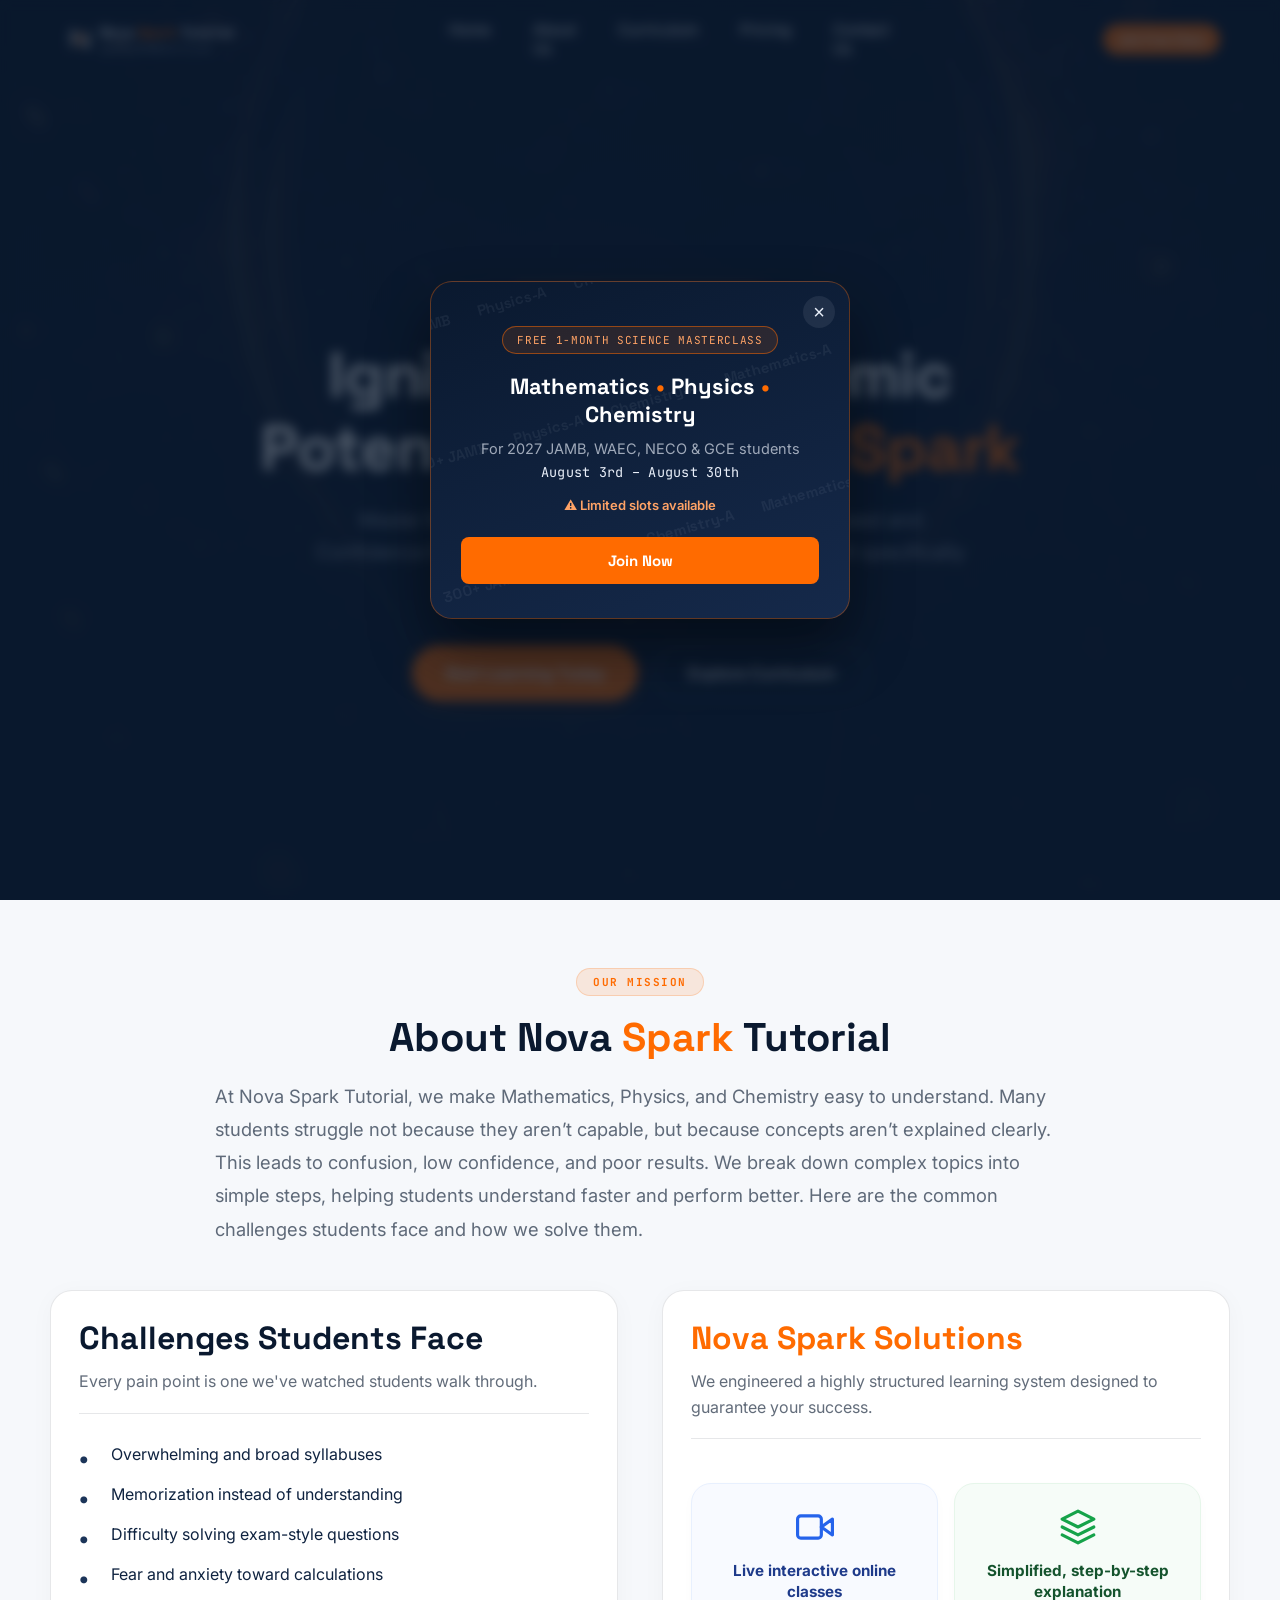
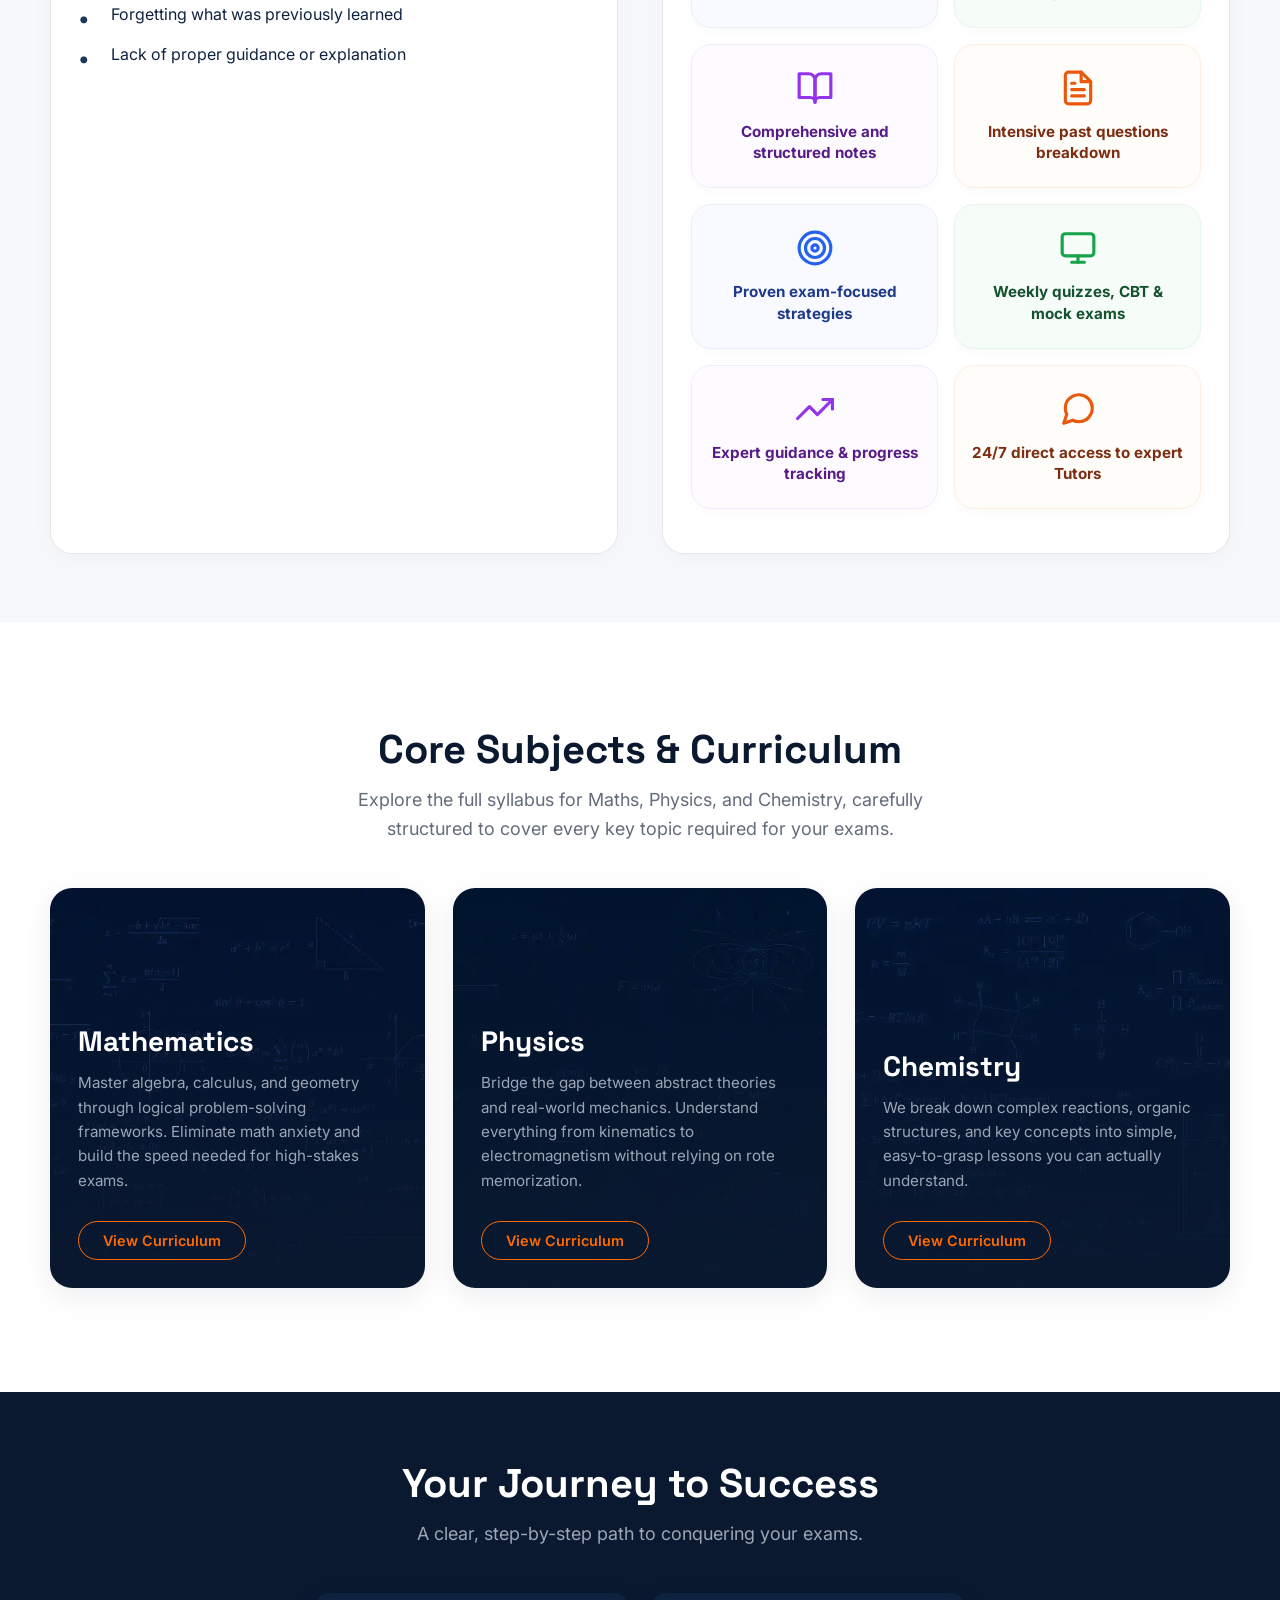
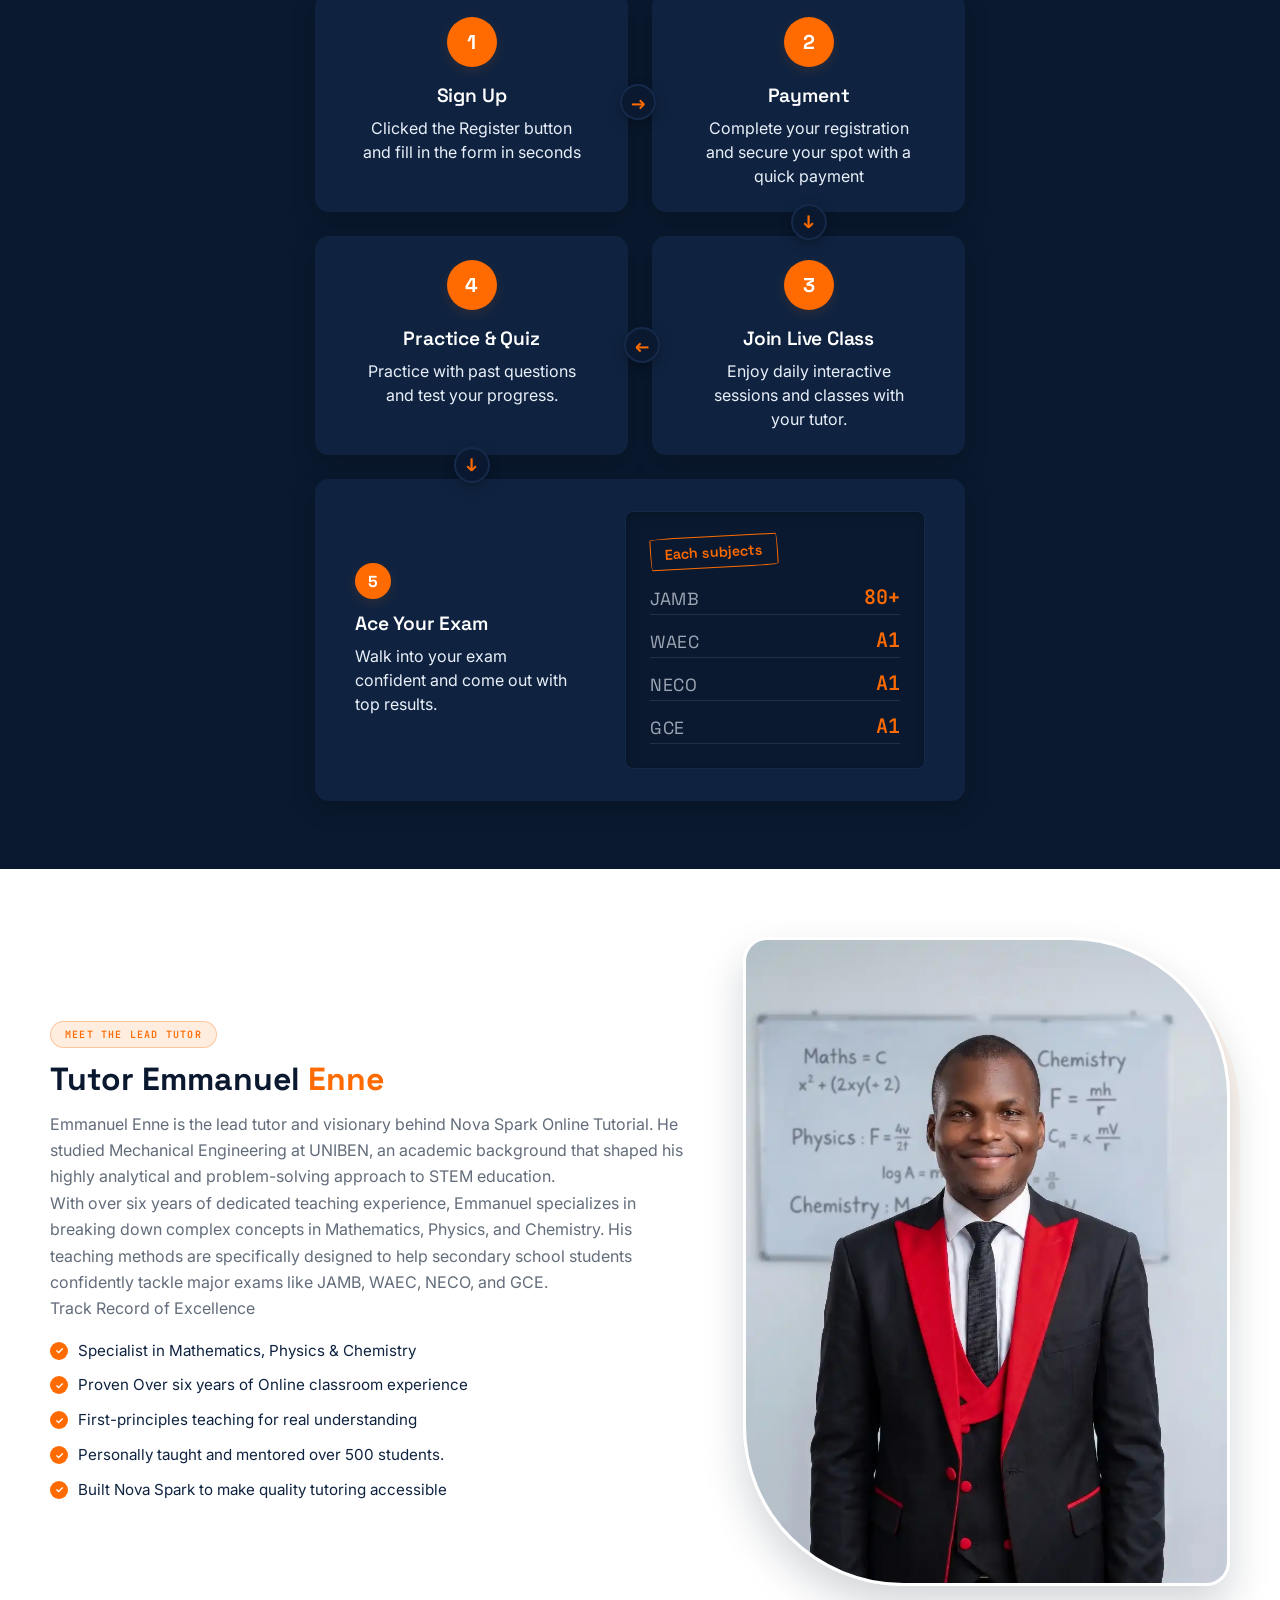
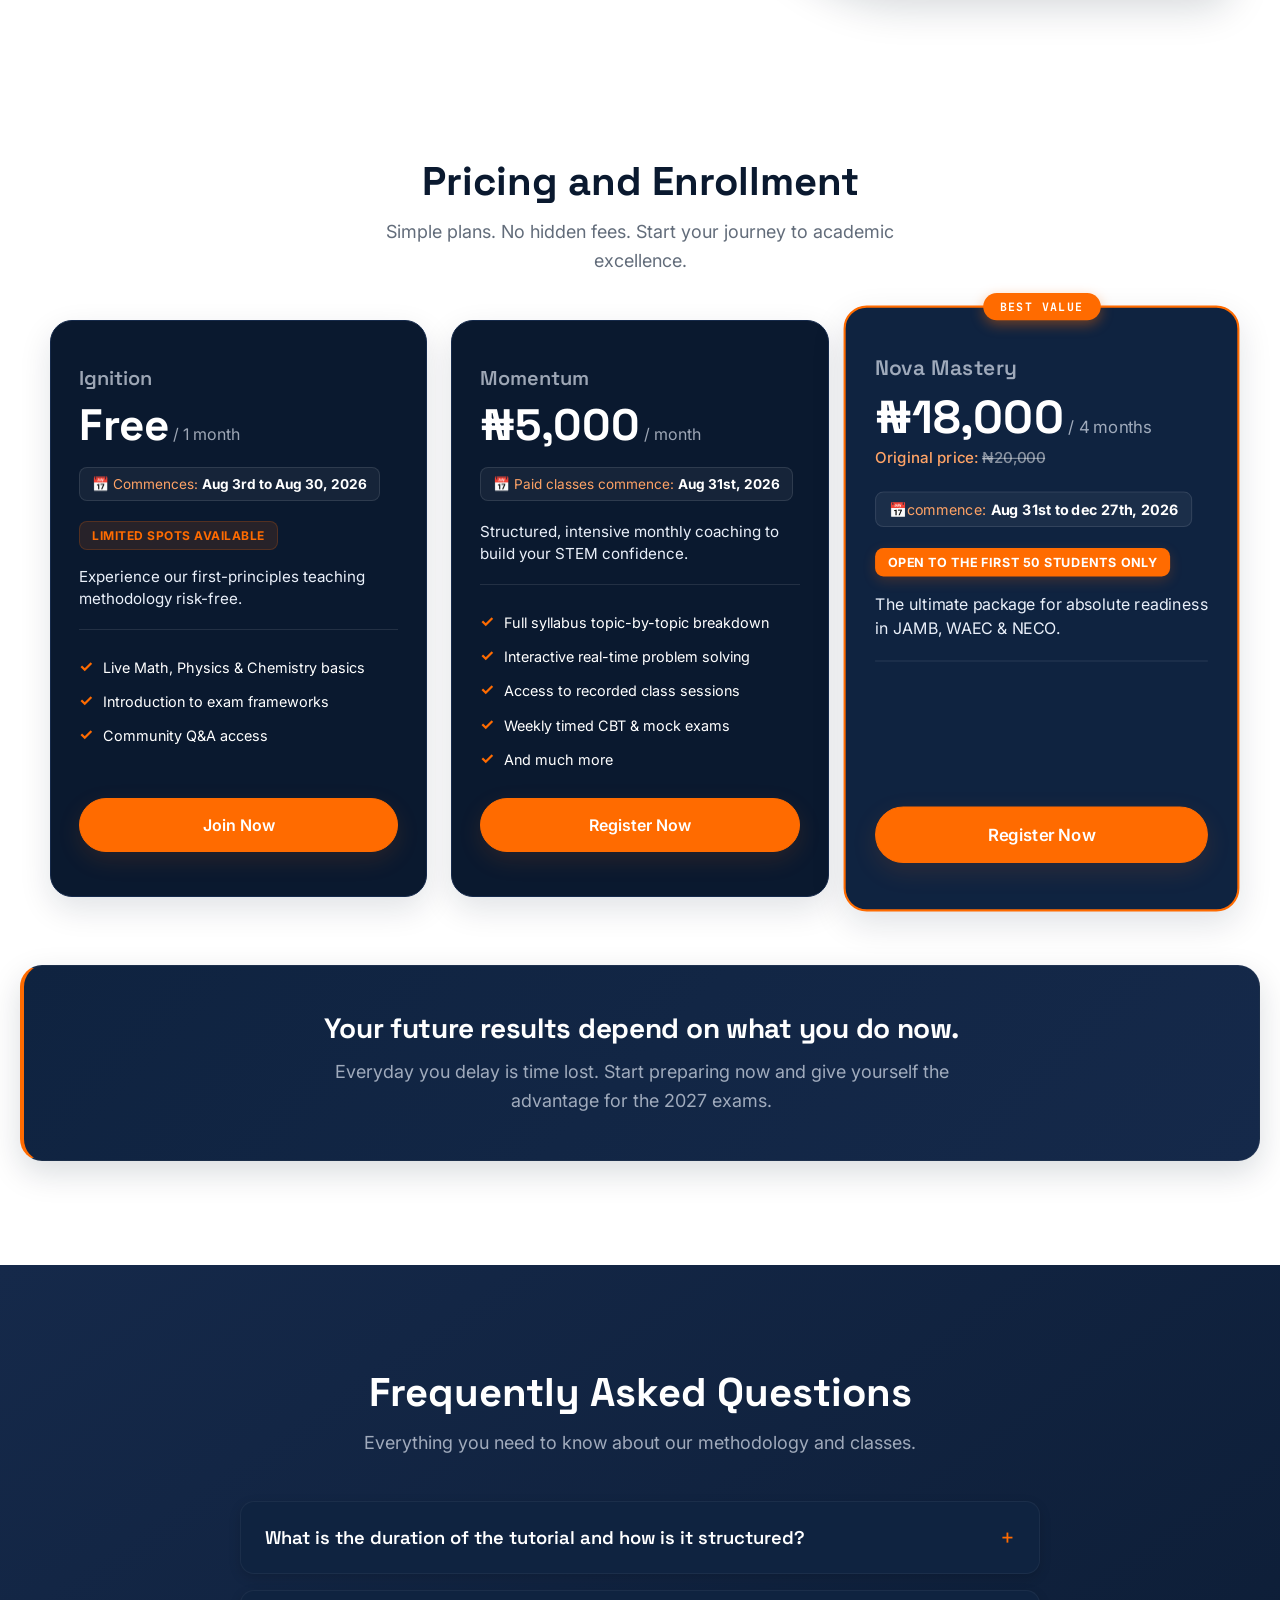
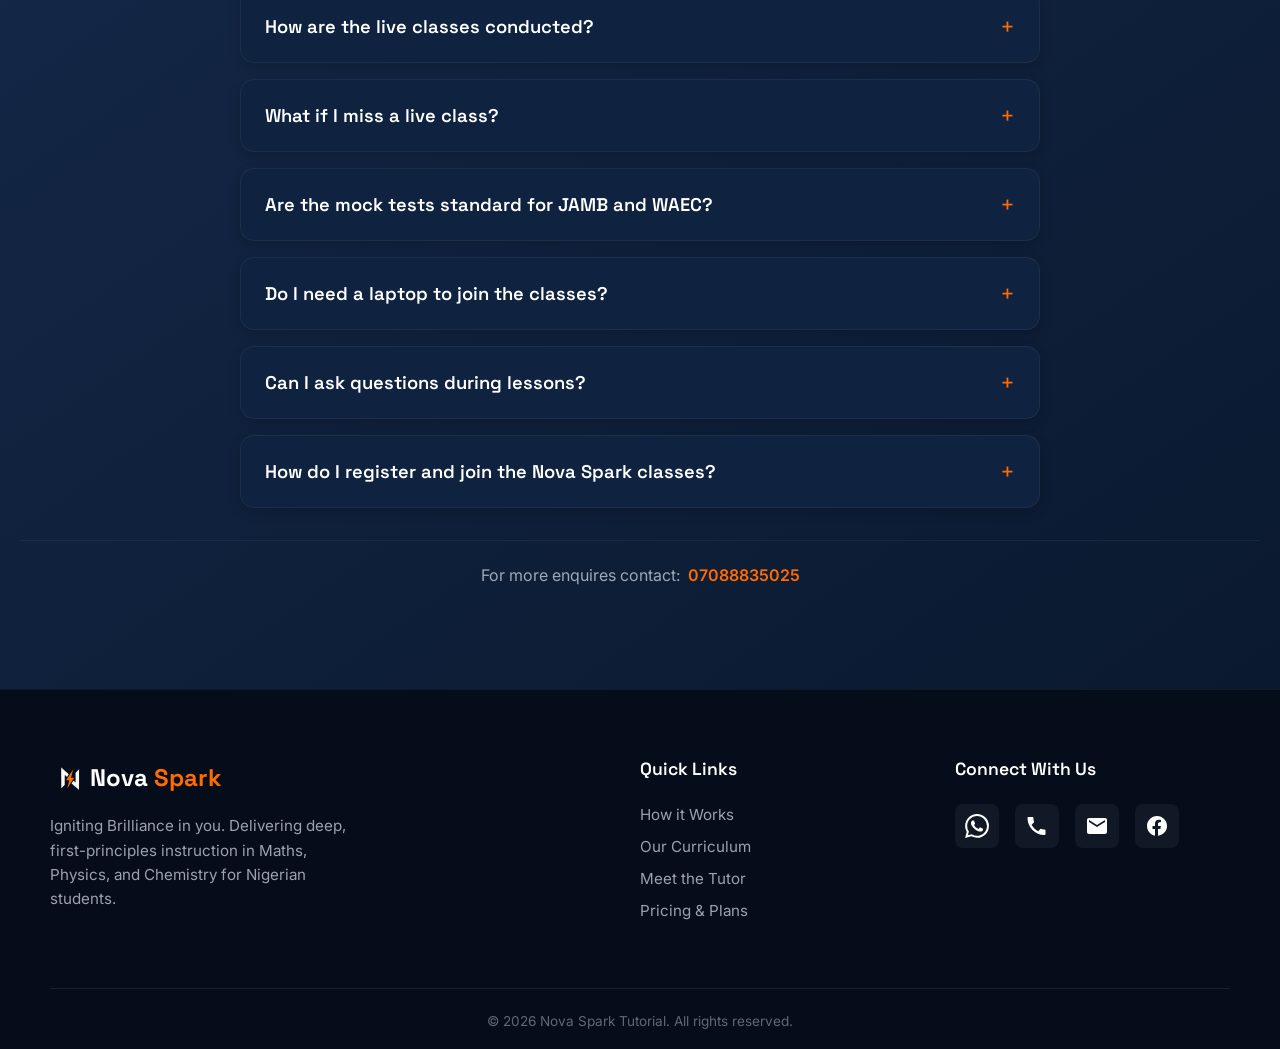
==== commit 08b32222: "pop up message" ====
--- a/index.html
+++ b/index.html
@@ -1,13 +1,24 @@
 <!DOCTYPE html>
 <html lang="en">
 <head>
+    <!-- Google tag (gtag.js) -->
+<script async src="https://www.googletagmanager.com/gtag/js?id=G-5R7PJ8PHT4"></script>
+<script>
+  window.dataLayer = window.dataLayer || [];
+  function gtag(){dataLayer.push(arguments);}
+  gtag('js', new Date());
+
+  gtag('config', 'G-5R7PJ8PHT4');
+</script>
     <meta charset="UTF-8">
     <meta name="viewport" content="width=device-width, initial-scale=1.0">
     <title>Nova Spark Tutorial — JAMB, WAEC, NECO & GCE: Maths, Physics, Chemistry</title>
     <meta name="description" content="Nova Spark Tutorial helps Nigerian students conquer JAMB, WAEC, NECO and GCE in Mathematics, Physics and Chemistry. Igniting Brilliance in You">
-    <meta property="og:title" content="...">
-    <meta property="og:image" content="...">
-    <meta property="og:description" content="...">
+    <meta property="og:title" content="Free 1-Month Science Class | Nova Spark Tutorial">
+    <meta property="og:description" content="Join our FREE intensive class for JAMB, WAEC, NECO & GCE. Limited slots available!">
+    <meta property="og:image" content="https://res.cloudinary.com/dwrcqtkjc/image/upload/v1783511879/file_00000000dbb071f4801394f1ea985f6e_vcpdh1.png">
+    <meta property="og:url" content="https://novasparktutorial.vercel.app/">
+    <meta property="og:type" content="website">
     <link rel="preconnect" href="https://fonts.googleapis.com">
     <link rel="preconnect" href="https://fonts.gstatic.com" crossorigin>
     <link href="https://fonts.googleapis.com/css2?family=Space+Grotesk:wght@500;600;700&family=Inter:wght@400;500;600;700;800&family=JetBrains+Mono:wght@500;600&display=swap" rel="stylesheet">
@@ -560,6 +571,28 @@
         </div>
     </div>
 
+    <!-- Free Masterclass Popup -->
+<div class="masterclass-overlay" id="masterclassOverlay">
+  <div class="masterclass-modal">
+    <button class="masterclass-close" id="masterclassClose" aria-label="Close popup">&times;</button>
+
+    <div class="masterclass-watermark" aria-hidden="true">
+      <span>300+ JAMB</span><span>Physics-A</span><span>Chemistry-A</span><span>Mathematics-A</span>
+      <span>300+ JAMB</span><span>Physics-A</span><span>Chemistry-A</span><span>Mathematics-A</span>
+      <span>300+ JAMB</span><span>Physics-A</span><span>Chemistry-A</span><span>Mathematics-A</span>
+    </div>
+
+    <div class="masterclass-content">
+      <span class="masterclass-eyebrow">Free 1-Month Science Masterclass</span>
+      <h3 class="masterclass-subjects">Mathematics <span class="dot">•</span> Physics <span class="dot">•</span> Chemistry</h3>
+      <p class="masterclass-audience">For 2027 JAMB, WAEC, NECO &amp; GCE students</p>
+      <p class="masterclass-dates">August 3rd &ndash; August 30th</p>
+      <p class="masterclass-warning">⚠️ Limited slots available</p>
+      <a href="https://chat.whatsapp.com/GkKojfg607b6Xg8EDIZY9q" target="_blank" class="masterclass-btn" id="masterclassJoinBtn">Join Now</a>
+    </div>
+  </div>
+</div>
+
     <script src="script.js" defer></script>
 </body>
 </html>
--- a/style.css
+++ b/style.css
@@ -1805,4 +1805,156 @@
     line-height: 1.6;
     max-width: 700px;
     margin: 0 auto;
+}
+
+/* ===================== MASTERCLASS POPUP ===================== */
+.masterclass-overlay {
+    position: fixed;
+    inset: 0;
+    background: rgba(10, 25, 47, 0.72);
+    backdrop-filter: blur(6px);
+    display: flex;
+    align-items: center;
+    justify-content: center;
+    padding: 20px;
+    z-index: 3000;
+    opacity: 0;
+    visibility: hidden;
+    transition: opacity 0.4s ease, visibility 0.4s ease;
+}
+
+.masterclass-overlay.active {
+    opacity: 1;
+    visibility: visible;
+}
+
+.masterclass-modal {
+    position: relative;
+    width: 100%;
+    max-width: 420px;
+    background: linear-gradient(160deg, var(--navy) 0%, var(--navy-600) 100%);
+    border: 1px solid rgba(255, 107, 0, 0.35);
+    border-radius: var(--radius-lg);
+    overflow: hidden;
+    box-shadow: 0 30px 60px rgba(0, 0, 0, 0.45);
+    transform: scale(0.92) translateY(16px);
+    transition: transform 0.4s cubic-bezier(0.34, 1.56, 0.64, 1);
+}
+
+.masterclass-overlay.active .masterclass-modal {
+    transform: scale(1) translateY(0);
+}
+
+.masterclass-close {
+    position: absolute;
+    top: 14px;
+    right: 14px;
+    width: 32px;
+    height: 32px;
+    border: none;
+    border-radius: 50%;
+    background: rgba(234, 240, 250, 0.08);
+    color: var(--on-navy);
+    font-size: 20px;
+    line-height: 1;
+    cursor: pointer;
+    z-index: 2;
+    transition: background 0.2s ease;
+}
+
+.masterclass-close:hover {
+    background: rgba(255, 107, 0, 0.25);
+}
+
+.masterclass-watermark {
+    position: absolute;
+    inset: -20px;
+    display: flex;
+    flex-wrap: wrap;
+    gap: 22px 28px;
+    transform: rotate(-16deg);
+    opacity: 0.06;
+    pointer-events: none;
+}
+
+.masterclass-watermark span {
+    font-family: var(--display);
+    font-size: 15px;
+    font-weight: 700;
+    color: var(--on-navy);
+    white-space: nowrap;
+}
+
+.masterclass-content {
+    position: relative;
+    z-index: 1;
+    padding: 44px 30px 34px;
+    text-align: center;
+}
+
+.masterclass-eyebrow {
+    display: inline-block;
+    padding: 6px 14px;
+    border: 1px solid rgba(255, 107, 0, 0.5);
+    border-radius: 999px;
+    background: var(--spark-soft);
+    color: var(--spark-dim);
+    font-family: var(--mono);
+    font-size: 11px;
+    letter-spacing: 0.06em;
+    text-transform: uppercase;
+    margin-bottom: 18px;
+}
+
+.masterclass-subjects {
+    font-family: var(--display);
+    color: var(--paper);
+    font-size: 22px;
+    font-weight: 700;
+    margin-bottom: 10px;
+}
+
+.masterclass-subjects .dot {
+    color: var(--spark);
+}
+
+.masterclass-audience {
+    color: var(--on-navy-dim);
+    font-size: 14.5px;
+    line-height: 1.5;
+    margin-bottom: 4px;
+}
+
+.masterclass-dates {
+    color: var(--on-navy);
+    font-family: var(--mono);
+    font-size: 13.5px;
+    letter-spacing: 0.02em;
+    margin-bottom: 16px;
+}
+
+.masterclass-warning {
+    color: var(--spark-dim);
+    font-size: 13px;
+    font-weight: 600;
+    margin-bottom: 24px;
+}
+
+.masterclass-btn {
+    display: block;
+    width: 100%;
+    padding: 14px;
+    background: var(--spark);
+    color: var(--paper);
+    font-family: var(--display);
+    font-weight: 700;
+    font-size: 15px;
+    text-decoration: none;
+    border-radius: var(--radius-sm);
+    transition: transform 0.2s ease, box-shadow 0.2s ease;
+}
+
+.masterclass-btn:hover {
+    transform: translateY(-2px);
+    box-shadow: 0 10px 24px rgba(255, 107, 0, 0.35);
 }
